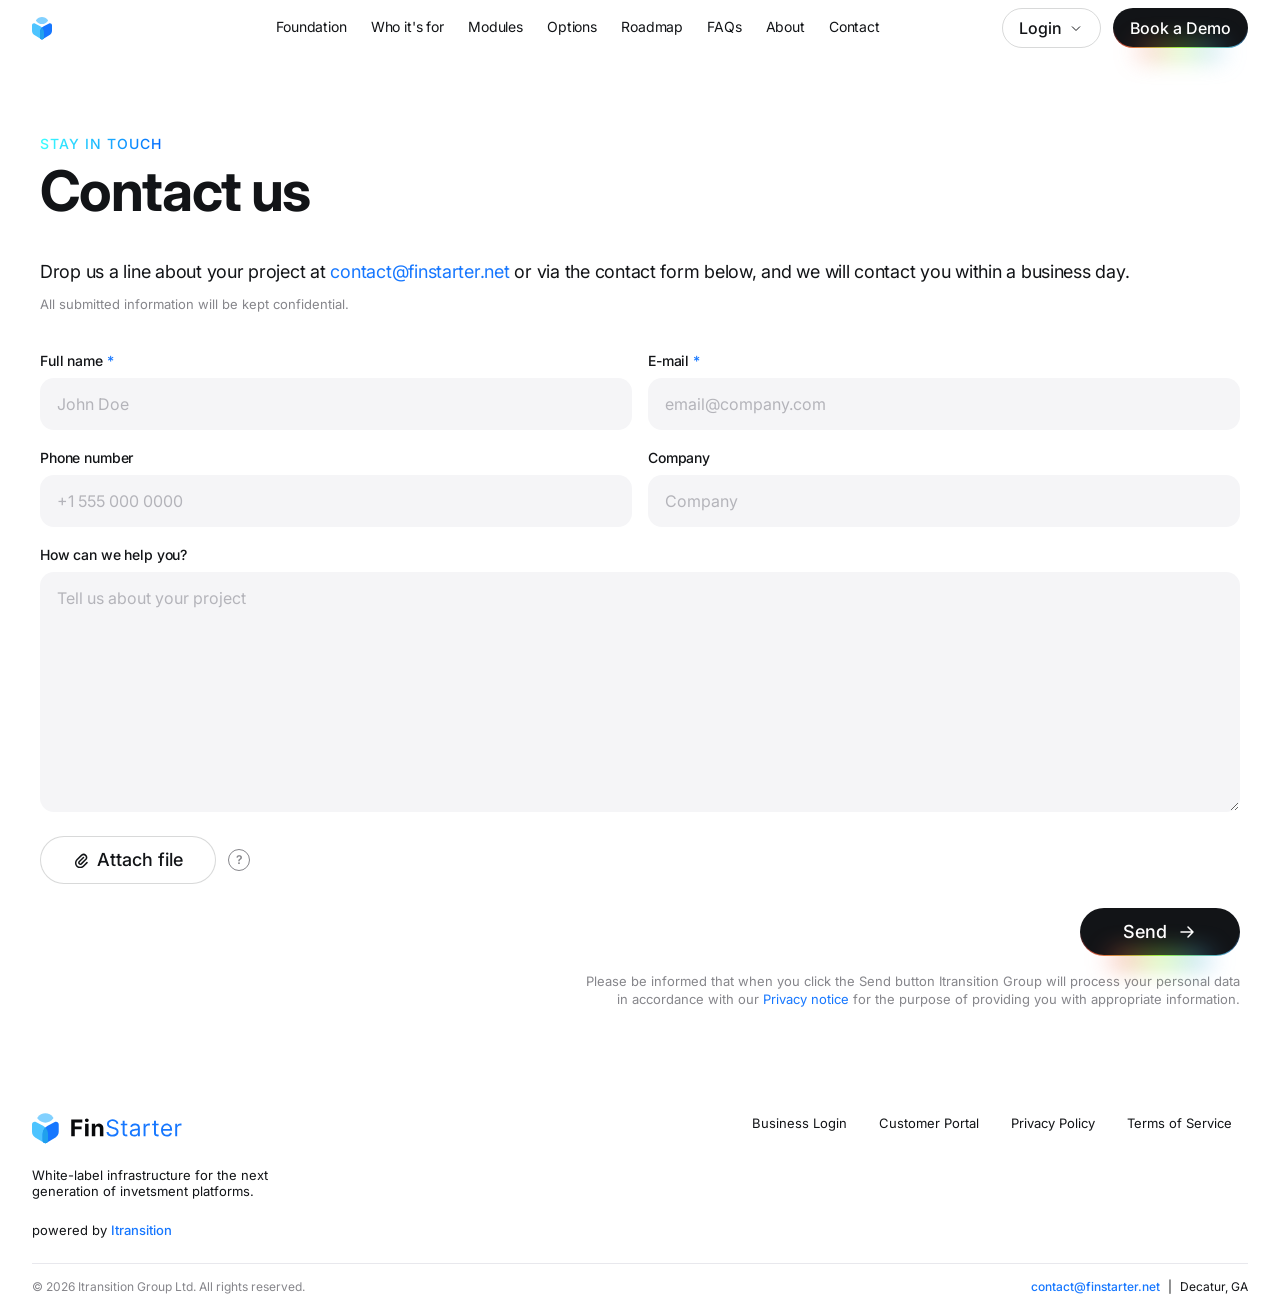
==== contact.html @ 33f57977 "FinStarter lite landing: home with anchor menu + contact page Simplified build of the FinStarter sit" ====
<!DOCTYPE html>
<html lang="en">
<head>
<meta charset="UTF-8">
<meta name="viewport" content="width=device-width, initial-scale=1">
<title>Contact us — FinStarter</title>
<link rel="preconnect" href="https://fonts.googleapis.com">
<link rel="preconnect" href="https://fonts.gstatic.com" crossorigin>
<link href="https://fonts.googleapis.com/css2?family=Inter:wght@400;500;600;700&display=swap" rel="stylesheet">
<link rel="stylesheet" href="styles.css">
<link rel="stylesheet" href="contact.css">
<link rel="stylesheet" href="responsive.css">
<script src="site.js" defer></script>
<script src="contact.js" defer></script>
</head>
<body>

<!-- ===================== NAVIGATION ===================== -->
<header class="nav">
  <div class="nav__wrap">
    <a class="nav__logo" href="index.html"><img class="nav__logo-dark" src="assets/logo-nav.svg" alt="FinStarter" width="116" height="24"><img class="nav__logo-light" src="assets/logo-nav-light.svg" alt="" width="116" height="24"></a>
    <nav class="nav__menu" id="site-menu">
      <a class="nav__item" href="index.html#foundation">Foundation</a>
      <a class="nav__item" href="index.html#who">Who it's for</a>
      <a class="nav__item" href="index.html#modules">Modules</a>
      <a class="nav__item" href="index.html#options">Options</a>
      <a class="nav__item" href="index.html#roadmap">Roadmap</a>
      <a class="nav__item" href="index.html#faq">FAQs</a>
      <a class="nav__item" href="index.html#about">About</a>
      <a class="nav__item" href="contact.html">Contact</a>
      <a class="nav__item nav__item--login" href="#">Business login</a>
      <a class="nav__item nav__item--login" href="#">Customer portal</a>
    </nav>
    <div class="nav__actions">
      <div class="nav__login">
        <button class="nav__loginbtn" type="button" aria-haspopup="true" aria-expanded="false" aria-controls="login-menu">Login<svg class="nav__chevron" width="16" height="16" viewBox="0 0 16 16" fill="none" aria-hidden="true"><path d="M4 6.5L8 10.5L12 6.5" stroke="currentColor"/></svg></button>
        <div class="dropdown dropdown--login" id="login-menu">
          <div class="dropdown__group">
            <a class="dropdown__item" href="#">Business login</a>
            <a class="dropdown__item" href="#">Customer portal</a>
          </div>
        </div>
      </div>
      <a class="nav__btn" href="#demo" data-open-demo>Book a Demo</a>
    </div>
    <button class="nav__burger" type="button" aria-label="Open menu" aria-expanded="false" aria-controls="site-menu"><span></span><span></span><span></span></button>
  </div>
</header>

<!-- ===================== CONTACT US ===================== -->
<section class="section contact">
  <div class="contact__wrap">
    <div class="contact__head">
      <span class="eyebrow">Stay in touch</span>
      <h1 class="h2 h2--px contact__h1">Contact us</h1>
    </div>

    <div class="contact__intro">
      <p class="contact__lead">Drop us a line about your project at <a class="contact__mail" href="mailto:contact@finstarter.net">contact@finstarter.net</a> or via the contact form below, and we will contact you within a business day.</p>
      <p class="contact__note">All submitted information will be kept confidential.</p>
    </div>

    <div class="contact__view contact__view--form">
      <form class="form cform" id="contact-form" novalidate>
        <div class="cform__grid">
          <div class="field">
            <label class="field__label" for="c-name">Full name <span class="field__req" aria-hidden="true">*</span></label>
            <input class="field__input" id="c-name" name="name" type="text" placeholder="John Doe" autocomplete="name" required>
            <span class="field__error" id="c-name-err"></span>
          </div>
          <div class="field">
            <label class="field__label" for="c-email">E-mail <span class="field__req" aria-hidden="true">*</span></label>
            <input class="field__input" id="c-email" name="email" type="email" placeholder="email@company.com" autocomplete="email" required>
            <span class="field__error" id="c-email-err"></span>
          </div>
          <div class="field">
            <label class="field__label" for="c-phone">Phone number</label>
            <input class="field__input" id="c-phone" name="phone" type="tel" placeholder="+1 555 000 0000" autocomplete="tel">
          </div>
          <div class="field">
            <label class="field__label" for="c-company">Company</label>
            <input class="field__input" id="c-company" name="company" type="text" placeholder="Company" autocomplete="organization">
          </div>
          <div class="field cform__full">
            <label class="field__label" for="c-message">How can we help you?</label>
            <textarea class="field__input field__input--area cform__area" id="c-message" name="message" rows="8" placeholder="Tell us about your project"></textarea>
          </div>
        </div>

        <div class="cform__bottom">
          <div class="cform__attach">
            <div class="cform__attach-row">
              <label class="btn btn--outline cform__attach-btn" for="c-file">
                <svg width="16" height="16" viewBox="0 0 16 16" fill="none" aria-hidden="true"><path d="M10.5 5.5 6.2 9.8a1.5 1.5 0 0 0 2.1 2.1l4.6-4.6a3 3 0 0 0-4.2-4.2L4 7.8a4.5 4.5 0 0 0 6.4 6.4l3.6-3.6" stroke="currentColor" stroke-width="1.5" stroke-linecap="round" stroke-linejoin="round"/></svg>
                Attach file
              </label>
              <input class="cform__file" id="c-file" name="files" type="file" multiple accept=".pdf,.doc,.docx,.xls,.xlsx,.ppt,.pptx,.png,.jpg,.jpeg,.txt">
              <span class="tip">
                <button class="tip__btn" type="button" aria-label="Allowed file formats" aria-describedby="c-file-tip">?</button>
                <span class="tip__bubble" id="c-file-tip" role="tooltip">Allowed formats: pdf, doc, docx, xls, xlsx, ppt, pptx, png, jpg, txt. Maximum 10 MB per file.</span>
              </span>
            </div>
            <ul class="cform__files" id="c-files" aria-live="polite"></ul>
            <span class="field__error" id="c-file-err"></span>
          </div>
        </div>

        <div class="cform__submit">
          <button class="btn btn--dark cform__send" type="submit">
            <span>Send</span>
            <svg class="form__arrow" width="20" height="20" viewBox="0 0 20 20" fill="none" aria-hidden="true"><path d="M4 10h12M11 5l5 5-5 5" stroke="currentColor" stroke-width="1.5" stroke-linecap="round" stroke-linejoin="round"/></svg>
          </button>
        </div>

        <p class="cform__privacy">Please be informed that when you click the Send button Itransition Group will process your personal data <br>in accordance with our <a href="https://www.itransition.com/privacy-notice" target="_blank" rel="noopener">Privacy notice</a> for the purpose of providing you with appropriate information.</p>
      </form>
    </div>

    <div class="contact__view contact__view--done" hidden>
      <div class="done__icon" aria-hidden="true">
        <svg width="28" height="28" viewBox="0 0 28 28" fill="none"><path d="M6 14.5l5.5 5.5L22 9" stroke="currentColor" stroke-width="2" stroke-linecap="round" stroke-linejoin="round"/></svg>
      </div>
      <h2 class="modal__title">Message sent</h2>
      <p class="modal__sub">Thanks! We'll get back to you within a business day.</p>
      <a class="btn btn--dark done__close" href="index.html">Back to home</a>
    </div>
  </div>
</section>

<!-- ===================== FOOTER ===================== -->
<footer class="footer">
  <div class="footer__top">
    <div class="footer__brand">
      <a href="#"><img src="assets/logo-footer.svg" alt="FinStarter" width="155" height="32"></a>
      <p class="footer__tagline">White-label infrastructure for the next generation of invetsment platforms.</p>
      <div class="footer__powered"><span>powered by</span><a class="footer__powered-link" href="https://www.itransition.com/" target="_blank" rel="noopener">Itransition</a></div>
    </div>
    <div class="footer__cols">
      <div class="footer__col">
        <div class="footer__links footer__links--row">
          <a href="#">Business Login</a>
          <a href="#">Customer Portal</a>
          <a href="#">Privacy Policy</a>
          <a href="#">Terms of Service</a>
        </div>
      </div>
    </div>
  </div>
  <div class="footer__bottom">
    <span class="footer__copy">© 2026 Itransition Group Ltd. All rights reserved.</span>
    <div class="footer__contact">
      <a class="footer__mail" href="mailto:contact@finstarter.net">contact@finstarter.net</a>
      <span class="footer__sep">|</span>
      <span class="footer__loc">Decatur, GA</span>
    </div>
  </div>
</footer>

<!-- ===================== BOOK A DEMO — MODAL ===================== -->
<div class="modal" id="demo-modal" hidden>
  <div class="modal__backdrop" data-close></div>
  <div class="modal__dialog" role="dialog" aria-modal="true" aria-labelledby="demo-title" tabindex="-1">
    <button class="modal__close" type="button" data-close aria-label="Close">
      <svg width="16" height="16" viewBox="0 0 16 16" fill="none" aria-hidden="true"><path d="M3 3l10 10M13 3L3 13" stroke="currentColor" stroke-width="1.5" stroke-linecap="round"/></svg>
    </button>

    <div class="modal__view modal__view--form">
      <div class="modal__head">
        <h2 class="modal__title" id="demo-title">Book your demo</h2>
        <p class="modal__sub">30 minutes, live, configured for your business.</p>
      </div>

      <form class="form" id="demo-form" novalidate>
        <div class="field">
          <label class="field__label" for="f-name">Full name <span class="field__req" aria-hidden="true">*</span></label>
          <input class="field__input" id="f-name" name="name" type="text" placeholder="John Doe" autocomplete="name" required>
          <span class="field__error" id="f-name-err"></span>
        </div>
        <div class="field">
          <label class="field__label" for="f-email">Work email <span class="field__req" aria-hidden="true">*</span></label>
          <input class="field__input" id="f-email" name="email" type="email" placeholder="email@company.com" autocomplete="email" required>
          <span class="field__error" id="f-email-err"></span>
        </div>
        <div class="field">
          <label class="field__label" for="f-company">Company name <span class="field__req" aria-hidden="true">*</span></label>
          <input class="field__input" id="f-company" name="company" type="text" placeholder="Company" autocomplete="organization" required>
          <span class="field__error" id="f-company-err"></span>
        </div>
        <div class="field">
          <label class="field__label" for="f-phone">Phone number</label>
          <input class="field__input" id="f-phone" name="phone" type="tel" placeholder="+1 555 000 0000" autocomplete="tel">
        </div>
        <div class="field">
          <label class="field__label" for="f-message">Message</label>
          <textarea class="field__input field__input--area" id="f-message" name="message" rows="4" placeholder="Tell us about your needs"></textarea>
        </div>
        <button class="btn btn--dark form__submit" type="submit">
          <span>Book a Demo</span>
          <svg class="form__arrow" width="20" height="20" viewBox="0 0 20 20" fill="none" aria-hidden="true"><path d="M4 10h12M11 5l5 5-5 5" stroke="currentColor" stroke-width="1.5" stroke-linecap="round" stroke-linejoin="round"/></svg>
        </button>
        <p class="form__note">By submitting you agree to be contacted about FinStarter. No newsletters.</p>
      </form>
    </div>

    <div class="modal__view modal__view--done" hidden>
      <div class="done__icon" aria-hidden="true">
        <svg width="28" height="28" viewBox="0 0 28 28" fill="none"><path d="M6 14.5l5.5 5.5L22 9" stroke="currentColor" stroke-width="2" stroke-linecap="round" stroke-linejoin="round"/></svg>
      </div>
      <h2 class="modal__title">Request received</h2>
      <p class="modal__sub">Thanks! We'll get back to you within one business day to pick a time.</p>
      <button class="btn btn--dark done__close" type="button" data-close>Done</button>
    </div>
  </div>
</div>


</body>
</html>
---- styles.css ----
/* =========================================================
   FinStarter — Home (Figma node 14:12173, 1920 × 9249)
   ========================================================= */

:root {
  --ink: #121417;
  --ink-2: #08090b;
  --grey: #86868b;
  --grey-2: #d2d2d7;
  --line: #e8e8ed;       /* hairlines, hover fills on light surfaces */
  --surface: #f5f5f7;
  --surface-2: #f0f0f3;
  --blue: #1677ff;
  --green: #3ee27f;      /* roadmap "after launch" colour, both pages */
  --red: #e5484d;
  --grad: linear-gradient(90deg, #3cffff 0%, #006aff 100%);
  --glow-card: 0 0 24px #16a2ff;   /* highlighted card (best option / independence / your right) */
}

/* ---------- type scale (Inter) ----------
   hero 80/96.82/-2.4 · h2 56/60.48 (67.77 intrinsic)/-1.68 · card title L 26/31.47/-0.52 ·
   card title 23/26.45/-0.46 · section lead 18/21.78/-0.26 (400) · row title 18/24/-0.2 (600) ·
   body 16/23.2 (400) · label 14/16.94 (600, +0.42 uppercase, +0.3 step numbers) ·
   fine print 13/18 (400, grey).
   Card descriptions are --grey on light and dark cards alike (a lighter grey on dark reads heavier
   than the same weight on white); white only on the highlighted card; feature cards keep ink;
   the photo cards (companies) use --grey-2 for legibility over the image. Hero/banner subtitles are 400. */

*, *::before, *::after { box-sizing: border-box; }

html, body { margin: 0; padding: 0; }

body {
  font-family: "Inter", system-ui, -apple-system, "Segoe UI", Roboto, sans-serif;
  color: var(--ink);
  background: #fff;
  -webkit-font-smoothing: antialiased;
  -moz-osx-font-smoothing: grayscale;
  display: flex;
  flex-direction: column;
  align-items: stretch;
}

a { color: inherit; text-decoration: none; }
h1, h2, h3, h4, p { margin: 0; font-weight: inherit; }
img { display: block; }
[hidden] { display: none !important; }

/* ---------- shared: gradient text ---------- */
.gt {
  width: fit-content;   /* inside flex/grid the box stretches to the column and only the cyan end of the gradient reaches the digits */
  max-width: 100%;
  display: inline-block;
  background: var(--grad);
  -webkit-background-clip: text;
  background-clip: text;
  color: transparent;
  -webkit-text-fill-color: transparent;
}
/* gradient spanning the whole text box, shown only through .gt-slice runs */
.gt-block {
  display: block;
  background: var(--grad);
  -webkit-background-clip: text;
  background-clip: text;
  color: transparent;
  -webkit-text-fill-color: transparent;
}
.gt-slice { color: transparent; -webkit-text-fill-color: transparent; }

/* ---------- shared: eyebrow / h2 / description ---------- */
.eyebrow {
  display: inline-block;
  font-weight: 500;
  font-size: 14px;
  line-height: 16.94px;
  letter-spacing: 1px;
  text-transform: uppercase;
  text-align: center;
  background: var(--grad);
  -webkit-background-clip: text;
  background-clip: text;
  color: transparent;
  -webkit-text-fill-color: transparent;
}
.eyebrow--nocase { text-transform: none; }
.eyebrow-row { width: 100%; display: flex; justify-content: center; }

.section {
  width: 100%;
  padding: 80px 32px;
  display: flex;
  flex-direction: column;
  align-items: center;
  gap: 48px;
  background: #fff;
}

.h2group {
  width: 100%;
  display: flex;
  flex-direction: column;
  align-items: center;
  gap: 8px;
}
.h2group--1440 { max-width: 1440px; }
.h2group__inner {
  width: 100%;
  display: flex;
  flex-direction: column;
  align-items: center;
  gap: 16px;
}

.h2 {
  width: 100%;
  font-weight: 700;
  font-size: 56px;
  letter-spacing: -1.68px;
  text-align: center;
  color: var(--ink);
}
.h2--intrinsic { line-height: 67.77px; }
.h2--px { line-height: 60.48px; }
.h2--940 { max-width: 940px; }

.desc {
  width: 100%;
  font-weight: 400;
  font-size: 18px;
  line-height: 21.78px;
  letter-spacing: -0.26px;
  text-align: center;
  color: var(--ink);
}
.desc--1200 { max-width: 1200px; }

/* ---------- shared: buttons ---------- */
.btn {
  display: inline-flex;
  align-items: center;
  justify-content: center;
  height: 48px;
  padding: 4px 32px;
  border-radius: 32px;
  font-weight: 500;
  font-size: 18px;
  line-height: 24px;
  white-space: nowrap;
  flex-shrink: 0; /* never let a fixed-height card squash the button below 48px */
}
.btn--dark { color: #fff; }
.btn--white { color: var(--ink); }
.btn--link { color: var(--blue); }
.btn--flush { padding-left: 0; padding-right: 0; }
/* wraps on narrow phones: "View Pre-built modules" + "Book a Demo" no longer fit on one line */
.btn-row { display: flex; align-items: center; justify-content: center; gap: 16px; flex-wrap: wrap; }

/* =========================================================
   NAVIGATION
   ========================================================= */
.nav {
  width: 100%;
  height: 56px;
  display: flex;
  align-items: center;
  justify-content: center;
  padding: 0 32px;
  border-bottom: 1px solid transparent;
  box-shadow: 0 4px 16px rgba(0, 0, 0, 0);
  position: sticky;
  top: 0;
  z-index: 10;
  isolation: isolate;
  transition: border-color 0.3s ease, box-shadow 0.3s ease;
}
/* the header is transparent at the very top of the page; its glass, hairline and shadow
   fade in once the page scrolls (site.js: .nav--scrolled), and always show while the
   burger menu is open */
.nav--scrolled,
.nav.is-menu-open {
  border-bottom-color: rgba(0, 0, 0, 0.08);
  box-shadow: 0 4px 16px rgba(0, 0, 0, 0.08);
}
/* the glass lives on a pseudo-element: with backdrop-filter on .nav itself the header becomes a
   "backdrop root" and the dropdown inside it could only blur the header, never the page below */
.nav::before {
  content: "";
  position: absolute;
  inset: 0;
  z-index: -1;
  background: rgba(255, 255, 255, 0.72);
  -webkit-backdrop-filter: blur(20px) saturate(1.4);
  backdrop-filter: blur(20px) saturate(1.4);
  opacity: 0;
  transition: opacity 0.3s ease;
}
.nav--scrolled::before,
.nav.is-menu-open::before { opacity: 1; }
/* Over a dark block the header inverts: light type, the white-text logo, dark glass.
   site.js measures the background of whatever block sits under the header and toggles
   .nav--on-dark, so this works on any page and needs no per-section markup. While the burger
   panel is open the header goes back to light — that panel is white glass. */
.nav--on-dark:not(.is-menu-open) .nav__item,
.nav--on-dark:not(.is-menu-open) .nav__chevron { color: #fff; }
.nav--on-dark:not(.is-menu-open) .nav__item:hover,
.nav--on-dark:not(.is-menu-open) .nav__item:focus-visible,
.nav--on-dark:not(.is-menu-open) .nav__dd.is-open .nav__item--dd,
.nav--on-dark:not(.is-menu-open) .nav__dd:hover .nav__item--dd { color: #7cc0ff; }
.nav--on-dark:not(.is-menu-open) .nav__logo-dark { display: none; }
.nav--on-dark:not(.is-menu-open) .nav__logo-light { display: block; }
.nav--on-dark:not(.is-menu-open) .nav__burger span { background: #fff; }
.nav--on-dark:not(.is-menu-open)::before { background: rgba(10, 11, 14, 0.62); }
/* no hairline on the dark state: over a black section it reads as a seam, the shadow alone
   is enough to lift the header off the page */
.nav--on-dark.nav--scrolled:not(.is-menu-open) {
  border-bottom-color: transparent;
  box-shadow: 0 6px 20px rgba(0, 0, 0, 0.32);
}
/* the CTA flips to white so it stays the brightest thing in the row */
.nav--on-dark:not(.is-menu-open) .nav__btn {
  --rb-fill: #ffffff;
  --rb-fill-60: rgba(255, 255, 255, 0.6);
  --rb-fill-0: rgba(255, 255, 255, 0);
  color: var(--ink);
}
.nav__item, .nav__chevron, .nav__btn { transition: color 0.25s ease; }

.nav__wrap {
  width: 100%;
  max-width: 1400px;
  display: flex;
  align-items: center;
  justify-content: space-between;
  gap: 40px;
}
.nav__logo {
  width: 122px;
  height: 24px;
  padding-right: 8px;
  display: block;
}
.nav__logo img { width: 116px; height: 24px; }
.nav__logo-light { display: none; } /* white-text copy, shown only over the dark hero (hero-dark.css) */
.nav__menu {
  width: 711px;
  display: flex;
  align-items: center;
  justify-content: space-between;
  gap: 48px;
}
.nav__item {
  display: inline-flex;
  align-items: center;
  font-weight: 400;
  font-size: 14px;
  line-height: 16.94px;
  letter-spacing: -0.14px;
  color: var(--ink);
  white-space: nowrap;
}
.nav__item:hover,
.nav__item:focus-visible { color: var(--blue); }
.nav__item--dd { gap: 4px; }
.nav__chevron { width: 16px; height: 16px; display: block; color: var(--ink); }
.nav__item--dd:hover .nav__chevron,
.nav__item--dd:focus-visible .nav__chevron { color: var(--blue); }

/* ---------- "Built for you" dropdown (Figma 14:12199) ---------- */
.nav__dd { position: relative; display: flex; align-items: center; }
.nav__dd .nav__chevron { transition: transform 0.2s ease; }
.nav__dd.is-open .nav__item--dd,
.nav__dd:hover .nav__item--dd,
.nav__dd:focus-within .nav__item--dd { color: var(--blue); }
.nav__dd.is-open .nav__chevron,
.nav__dd:hover .nav__chevron,
.nav__dd:focus-within .nav__chevron { color: var(--blue); transform: rotate(180deg); }
/* ---------- header: Login (dropdown) next to Book a Demo ---------- */
.nav__actions { display: flex; align-items: center; gap: 12px; }
.nav__login { position: relative; display: flex; align-items: center; }
.nav__loginbtn {
  display: inline-flex;
  align-items: center;
  gap: 6px;
  height: 40px;
  padding: 0 16px;
  border: 1px solid rgba(18, 20, 23, 0.16);
  border-radius: 32px;
  background: none;
  font: inherit;
  font-weight: 500;
  font-size: 16px;
  line-height: 24px;
  color: var(--ink);
  white-space: nowrap;
  cursor: pointer;
  transition: border-color 0.18s ease, color 0.18s ease;
}
.nav__loginbtn:hover,
.nav__login.is-open .nav__loginbtn { border-color: var(--blue); color: var(--blue); }
.nav__loginbtn:focus-visible { outline: 2px solid var(--blue); outline-offset: 2px; }
.nav__login .nav__chevron { transition: transform 0.2s ease; }
.nav__login.is-open .nav__chevron { transform: rotate(180deg); }
/* same glass panel as the old "Built for you" menu, hung from the right edge of the button */
.dropdown.dropdown--login { left: auto; right: 0; top: calc(100% + 10px); width: 220px; }
.dropdown.dropdown--login::before { top: -10px; height: 10px; }
.nav__login.is-open .dropdown,
.nav__login:hover .dropdown,
.nav__login:focus-within .dropdown {
  opacity: 1;
  visibility: visible;
  transform: none;
  transition: opacity 0.18s ease, transform 0.18s ease, visibility 0s;
}
/* copies of the two login links for the burger panel (responsive.css shows them there) */
.nav__item--login { display: none; }
/* dark sections: the outline button follows the rest of the header */
.nav--on-dark:not(.is-menu-open) .nav__loginbtn { color: #fff; border-color: rgba(255, 255, 255, 0.3); }
.nav--on-dark:not(.is-menu-open) .nav__loginbtn:hover,
.nav--on-dark:not(.is-menu-open) .nav__login.is-open .nav__loginbtn { color: #7cc0ff; border-color: #7cc0ff; }
.dropdown {
  position: absolute;
  left: 0;
  top: calc(100% + 23px); /* Figma: panel sits 3px under the 56px header */
  width: 276px;
  display: flex;
  flex-direction: column;
  border-radius: 16px;
  overflow: hidden;
  /* same glass as the header (.nav): translucent white, blur, soft shadow, hairline */
  background: rgba(255, 255, 255, 0.72);
  border: 1px solid rgba(0, 0, 0, 0.08);
  box-shadow: 0 4px 16px rgba(0, 0, 0, 0.08);
  -webkit-backdrop-filter: blur(20px) saturate(1.4);
  backdrop-filter: blur(20px) saturate(1.4);
  opacity: 0;
  visibility: hidden;
  transform: translateY(-6px);
  transition: opacity 0.18s ease, transform 0.18s ease, visibility 0s linear 0.18s;
  z-index: 20;
}
/* invisible bridge so the pointer can travel from the link down to the panel */
.dropdown::before {
  content: "";
  position: absolute;
  left: 0;
  right: 0;
  top: -23px;
  height: 23px;
}
.nav__dd.is-open .dropdown,
.nav__dd:hover .dropdown,
.nav__dd:focus-within .dropdown {
  opacity: 1;
  visibility: visible;
  transform: none;
  transition: opacity 0.18s ease, transform 0.18s ease, visibility 0s;
}
.dropdown__group {
  padding: 8px;
  display: flex;
  flex-direction: column;
}
.dropdown__label {
  padding: 8px 10px;
  font-weight: 600;
  font-size: 12px;
  line-height: 14.52px;
  letter-spacing: 0.6px;
  color: var(--grey);
}
.dropdown__item {
  display: flex;
  align-items: center;
  padding: 8px 10px;
  font-weight: 400;
  font-size: 14px;
  line-height: 16.94px;
  letter-spacing: -0.14px;
  color: var(--ink);
  white-space: nowrap;
}
.dropdown__item:hover,
.dropdown__item:focus-visible { color: var(--blue); }
@media (prefers-reduced-motion: reduce) {
  .dropdown, .nav__dd .nav__chevron { transition: none; }
}
.nav__btn {
  display: inline-flex;
  align-items: center;
  height: 40px;
  padding: 0 16px;
  border-radius: 32px;
  color: #fff;
  font-weight: 500;
  font-size: 16px;
  line-height: 24px;
  white-space: nowrap;
}

/* =========================================================
   HERO
   ========================================================= */
.hero {
  position: relative;
  width: 100%;
  padding: 80px 32px 0;
  display: flex;
  flex-direction: column;
  align-items: center;
  gap: 24px;
  background: #fff;
}
.hero__content {
  width: 100%;
  display: flex;
  flex-direction: column;
  align-items: center;
  gap: 32px;
}
.hero__title {
  width: 100%;
  display: flex;
  flex-direction: column;
  align-items: center;
  gap: 16px;
}
.hero__h1group {
  width: 100%;
  display: flex;
  flex-direction: column;
  align-items: center;
  gap: 8px;
}
.hero__h1 {
  font-weight: 700;
  font-size: 80px;
  line-height: 96.82px;
  letter-spacing: -2.4px;
  text-align: center;
  color: var(--ink);
}
.hero__sub {
  width: 100%;
  font-weight: 400;
  font-size: 24px;
  line-height: 29.05px;
  letter-spacing: -0.26px;
  text-align: center;
  color: var(--ink);
}
/* hero only (the banner keeps 24px): 2px smaller per review */
.hero .hero__sub { font-size: 22px; line-height: 26.62px; }
.hero__slot {
  width: 100%;
  padding-top: 25px;
  display: flex;
  justify-content: center;
}
/* Hero scene — Figma image-slot 31:21809 (1120×550) as layers: glow ellipse + 6 card renders.
   Each card PNG is the Figma render incl. its drop shadow, so left/top/width are the render
   bounds of that card in % of the slot; the stack order is the Figma layer order. */
.hero { overflow: clip; } /* like the Figma frame: card shadows stop at the hero edge */
.hero__scene {
  position: relative;
  width: 1120px;
  max-width: 100%;
  aspect-ratio: 1120 / 550;
  /* --hero-p: 0→1 as the hero scrolls away (site.js) — the scene fades while its layers
     move at different speeds (parallax, --depth below: 0 = pinned, 1 = fastest) */
  opacity: calc(1 - var(--hero-p, 0) * 0.5);
  /* the cards enter out of depth (translateZ in hero-card-in), and the whole plane tilts a
     degree or two towards the cursor (--px/--py, set by site.js) */
  perspective: 1400px;
  transform: perspective(1800px)
    rotateX(calc(var(--py, 0) * -1.1deg))
    rotateY(calc(var(--px, 0) * 1.5deg));
}
.hs {
  position: absolute;
  height: auto;
  display: block;
  --pd: 0.35;  /* pointer depth — how far this card follows the cursor */
  /* one translate carries both JS-driven offsets (scroll --hero-p and pointer --px/--py),
     which leaves transform free for the entrance and the idle float below */
  translate:
    calc(var(--px, 0) * var(--pd) * 20px)
    calc(var(--hero-p, 0) * var(--depth, 0) * -180px + var(--py, 0) * var(--pd) * 14px);
}
.hs--customers { left: 37.1429%; top: 20.9091%; width: 65.7143%; }
.hs--table     { left: -2.5%;    top: 20%;      width: 79.1071%; }
.hs--positions { left: 15.9821%; top: 15.4545%; width: 68.0357%; }
.hs--employee  { left: 39.8214%; top: 48.7273%; width: 54.2857%; }
.hs--stat1     { left: 9.1071%;  top: 27.2727%; width: 31.25%; }
.hs--stat2     { left: 58.2143%; top: 8.1818%;  width: 29.1071%; }
/* depth: glow and the three big panels stay put (their cut-off bottom edges must stay under the
   white end of .hero__fade — moving them shows a step between panels); the floating cards lift off */
.hs--employee  { --depth: 0.45; }
.hs--stat1     { --depth: 0.6; }
.hs--stat2     { --depth: 0.75; }
/* pointer depth + the idle float (amplitude --fy, period --ft): the small cards on top react
   most, the big panels underneath barely move, so the stack reads as layers of one scene */
.hs--table     { --pd: 0.18; --fy: 5px;  --ft: 9s; }
.hs--customers { --pd: 0.26; --fy: 6px;  --ft: 8s; }
.hs--positions { --pd: 0.34; --fy: 6px;  --ft: 10s; }
.hs--employee  { --pd: 0.62; --fy: 9px;  --ft: 7s; }
.hs--stat1     { --pd: 0.85; --fy: 11px; --ft: 6.2s; }
.hs--stat2     { --pd: 1;    --fy: 12px; --ft: 6.8s; }

/* Glow: Figma "Ellipse 7" 1120×328 at y −11, radial #1677FF → white 0% over 87.5% of the shape.
   --glow is a registered colour property, so the centre colour itself is animated
   (blue ↔ light blue); browsers without @property keep the static blue. */
@property --glow {
  syntax: "<color>";
  inherits: false;
  initial-value: #1677ff;
}
.hero__glow {
  position: absolute;
  left: 0;
  top: -2%;
  width: 100%;
  aspect-ratio: 1120 / 328;
  pointer-events: none;
  opacity: 0.76;          /* "24% softer" than the Figma ellipse (owner's request) */
  translate: calc(var(--px, 0) * 10px) calc(var(--py, 0) * 6px);
}
/* the gradient lives on ::before so the entrance (on .hero__glow) and the slow
   colour/size breathing (here) can both animate transform */
.hero__glow::before {
  --glow: #1677ff;
  content: "";
  position: absolute;
  inset: 0;
  border-radius: 50%;
  /* Figma blends the stops in plain RGB (blue → white), so the mid stops are pale blue, not dim blue */
  background: radial-gradient(ellipse 43.75% 43.75% at 50% 50%,
    var(--glow) 0%,
    color-mix(in srgb, var(--glow) 75%, #fff) 25%,
    color-mix(in srgb, var(--glow) 50%, #fff) 50%,
    color-mix(in srgb, var(--glow) 25%, #fff) 75%,
    #fff 100%);
  -webkit-mask: radial-gradient(ellipse 43.75% 43.75% at 50% 50%, #000 0%, rgba(0,0,0,.75) 25%, rgba(0,0,0,.5) 50%, rgba(0,0,0,.25) 75%, transparent 100%);
          mask: radial-gradient(ellipse 43.75% 43.75% at 50% 50%, #000 0%, rgba(0,0,0,.75) 25%, rgba(0,0,0,.5) 50%, rgba(0,0,0,.25) 75%, transparent 100%);
  animation: hero-glow-live 8s ease-in-out infinite;
}
@keyframes hero-glow-live {
  0%, 100% { --glow: #1677ff; transform: scale(1); }
  50%      { --glow: #38cfff; transform: scale(1.04, 1.08); }
}

/* Entrance (site.js adds .hero--anim right away and .hero--in once the card images are decoded):
   glow blooms from the centre, cards rise in one after another, text comes in first. */
.hero--anim .hero__glow,
.hero--anim .hs,
.hero--anim .hero__h1group,
.hero--anim .hero__sub,
.hero--anim .btn-row { opacity: 0; }
.hero--in .hero__glow { animation: hero-glow-in 1.6s cubic-bezier(0.2, 0.8, 0.2, 1) 0.25s both; }
/* entrance, then the float takes the same property over the moment the entrance ends */
.hero--in .hs {
  animation:
    hero-card-in 1s cubic-bezier(0.2, 0.8, 0.2, 1) var(--d, 0s) both,
    hs-float var(--ft, 8s) ease-in-out calc(var(--d, 0s) + 1s) infinite;
}
.hero--in .hs--table     { --d: 0.35s; }
.hero--in .hs--customers { --d: 0.45s; }
.hero--in .hs--positions { --d: 0.55s; }
.hero--in .hs--employee  { --d: 0.8s; }
.hero--in .hs--stat1     { --d: 0.9s; }
.hero--in .hs--stat2     { --d: 1s; }
.hero--in .hero__h1group,
.hero--in .hero__sub,
.hero--in .btn-row { animation: hero-text-in 0.8s cubic-bezier(0.2, 0.8, 0.2, 1) both; }
.hero--in .hero__sub { animation-delay: 0.12s; }
.hero--in .btn-row   { animation-delay: 0.22s; }
@keyframes hero-glow-in {
  from { opacity: 0; transform: scale(0.6); }
  to   { opacity: 0.76; transform: none; }
}
/* cards assemble out of depth: each one flies in from below and behind the plane */
@keyframes hero-card-in {
  from { opacity: 0; transform: translate3d(0, 56px, -150px) rotateX(8deg); }
  to   { opacity: 1; transform: none; }
}
@keyframes hs-float {
  0%, 100% { transform: translateY(0); }
  50%      { transform: translateY(calc(var(--fy, 6px) * -1)); }
}
@keyframes hero-text-in {
  from { opacity: 0; transform: translateY(18px); }
  to   { opacity: 1; transform: none; }
}

/* Reveal on scroll (site.js marks blocks with .fx, then .fx--in when they enter the viewport;
   --fx-d staggers siblings). Without JS nothing is hidden. */
.fx { opacity: 0; transform: translateY(28px); }
.fx--in {
  opacity: 1;
  transform: none;
  transition: opacity 0.7s ease-out var(--fx-d, 0s), transform 0.9s cubic-bezier(0.2, 0.8, 0.2, 1) var(--fx-d, 0s);
}
/* Figma: absolute frame at x=0 y=980, 1440×140, white→transparent bottom→top */
.hero__fade {
  position: absolute;
  left: 0;
  bottom: 0;                      /* = top 980px on the 1120px desktop hero */
  width: 100%;                    /* Figma draws it 1440 wide (a 1440-layout leftover); full width so the right edge fades too */
  height: 140px;
  padding: 10px;
  overflow: hidden;
  pointer-events: none;
  background: linear-gradient(to top, #ffffff 0%, rgba(255, 255, 255, 0) 100%);
}

/* =========================================================
   WHY START ON A FOUNDATION
   ========================================================= */
.why__wrap {
  width: 100%;
  max-width: 1400px;
  display: flex;
  flex-wrap: wrap;
  gap: 24px;
}
.why__accent {
  width: 524px;
  flex: 0 0 524px;
  padding: 48px;
  border-radius: 32px;
  background: var(--blue);
  display: flex;
  flex-direction: column;
  gap: 32px;
}
.why__block1 { display: flex; flex-direction: column; gap: 24px; }
.why__spantext { display: flex; flex-direction: column; gap: 8px; }
.why__num {
  opacity: 0.7;
  font-weight: 600;
  font-size: 14px;
  line-height: 16.94px;
  letter-spacing: 0.3px;
  color: #fff;
}
.why__txt { display: flex; flex-direction: column; gap: 16px; }
.why__h3 {
  font-weight: 700;
  font-size: 42px;
  line-height: 42px;
  letter-spacing: -0.8px;
  color: #fff;
}
.why__sub {
  font-weight: 400;     /* regular, like every other description */
  font-size: 16px;      /* same size as the grey cards' descriptions in this section */
  line-height: 23.2px;
  color: #fff;
}
.why__block1 .btn { align-self: flex-start; }
.why__divider { width: 100%; height: 1px; background: rgba(255, 255, 255, 0.24); }
.why__block2 { display: flex; flex-direction: column; gap: 16px; }
.why__saved {
  font-weight: 700;
  font-size: 42px;
  line-height: 50.83px;
  letter-spacing: -0.8px;
  color: #fff;
}
.why__badges { display: flex; flex-wrap: wrap; align-items: center; gap: 8px; }
.pill {
  display: inline-flex;
  align-items: center;
  gap: 8px;
  padding: 12px 16px;
  border-radius: 980px;
  overflow: hidden;
  background: rgba(255, 255, 255, 0.16);
  font-weight: 500;
  font-size: 16px;
  line-height: 19.36px;
  color: #fff;
  white-space: nowrap;
}
.pill img { width: 16px; height: 16px; }

.why__grid {
  flex: 1 1 0;
  min-width: 0;
  align-self: stretch; /* grey cards fill the full height of the blue card (Figma had them 14px shorter) */
  display: flex;
  flex-direction: column;
  justify-content: center;
  gap: 24px;
}
.why__row { flex: 1 1 0; display: flex; align-items: center; gap: 24px; }
.why__card {
  flex: 1 1 0;
  min-width: 0;
  align-self: stretch;
  padding: 32px;
  border-radius: 32px;
  background: var(--surface);
  display: flex;
  flex-direction: column;
  gap: 16px;
}
.why__cardnum {
  font-weight: 600;
  font-size: 14px;
  line-height: 16.94px;
  letter-spacing: 0.3px;
}
.why__h4 {
  font-weight: 700;
  font-size: 23px;
  line-height: 26.45px;
  letter-spacing: -0.46px;
  color: var(--ink);
}
.why__p {
  font-weight: 400;
  font-size: 16px;
  line-height: 23.2px;
  color: var(--grey);
}

/* =========================================================
   COMPANIES THIS WORKS FOR
   ========================================================= */
/* One grid for all six cards: rows = number / title / description.
   Each card uses subgrid, so titles of any length never overlap and every
   description starts on the same Y line across the row. */
.companies__row {
  width: 100%;
  height: 534px; /* card height from Figma lives here: a subgrid item takes its grid area's height */
  display: grid;
  grid-template-columns: repeat(6, minmax(0, 1fr));
  grid-template-rows: auto auto 1fr;
  gap: 16px;
}
.ccard {
  position: relative;
  min-width: 0;
  height: 534px;
  padding: 32px;
  border-radius: 32px;
  overflow: hidden;
  background: var(--ink-2);
  display: grid;
  grid-row: span 3;
  grid-template-rows: subgrid;
  align-content: start;
}
/* fallback for browsers without subgrid */
@supports not (grid-template-rows: subgrid) {
  .ccard { display: flex; flex-direction: column; gap: 16px; }
}
.ccard--shadow-a { box-shadow: 0 0 16px rgba(29, 29, 31, 0.24); }
.ccard--shadow-b { box-shadow: 0 0 32px rgba(18, 18, 47, 0.08); }
.ccard__img {
  position: absolute;
  left: 0;
  top: 0;
  width: 100%;
  height: 100%;
  object-fit: cover;
  pointer-events: none;
}
.ccard__num {
  position: relative;
  z-index: 1;
  align-self: flex-start;
  font-weight: 600;
  font-size: 14px;
  line-height: 16.94px;
  letter-spacing: 0.3px;
}
.ccard__h4 {
  position: relative;
  z-index: 1;
  min-height: 80px; /* grows with long titles; the subgrid row keeps all cards aligned */
  font-weight: 700;
  font-size: 23px;
  line-height: 26.45px;
  letter-spacing: -0.46px;
  color: #fff;
}
.ccard__p {
  position: relative;
  z-index: 1;
  font-weight: 400;
  font-size: 16px;
  line-height: 23.2px;
  color: var(--grey-2);   /* over the photos: one step lighter than the card grey (owner) */
}

/* =========================================================
   FEATURES
   ========================================================= */
.features { background: var(--surface); }
.features__h2 {
  max-width: 940px;
  background: var(--grad);
  -webkit-background-clip: text;
  background-clip: text;
  color: var(--ink);
  -webkit-text-fill-color: var(--ink);
}
/* Eight cards, four per row, sharing one grid like the company cards: rows = image / title /
   description / Read More. Each card uses subgrid, so titles of any length never push a
   description down on its own and every "Read More" sits on one line across the row. */
.features__cards {
  width: 100%;          /* full section width, capped at 1920 on very wide screens */
  max-width: 1920px;
  display: grid;
  grid-template-columns: repeat(4, minmax(0, 1fr));
  grid-template-rows: repeat(2, auto auto 1fr auto);
  gap: 48px 32px;       /* rows · columns: roomier than the company cards (owner) */
}
.fcard {
  grid-row: span 4;
  flex: 1 1 0;
  min-width: 0;
  align-self: stretch;
  padding-bottom: 16px;
  border-radius: 32px;
  overflow: hidden;
  background: #fff;
  box-shadow: 0 0 32px rgba(18, 18, 47, 0.08);
  display: flex;
  flex-direction: column;
  gap: 24px;
}
/* Figma: the illustration is a self-contained 438×296 panel (grey rounded card with
   dashboard fragments, PNG @3x from Figma), inset 8px inside the white card */
.fcard__img {
  flex: 0 0 auto;
  width: 100%;
  padding: 8px 8px 0;
  background: #fff;
}
.fcard__img img { display: block; width: 100%; height: auto; aspect-ratio: 438 / 296; border-radius: 24px; }
/* Figma: SPACE_BETWEEN (itemSpacing 22 is ignored by Figma in this mode) */
.fcard__body {
  flex: 1 1 auto;
  padding: 24px 24px 0;
  display: flex;
  flex-direction: column;
  justify-content: space-between;
  gap: 16px; /* never lets "Read More" touch the text when a card is at its minimum height */
}
.fcard__text { display: flex; flex-direction: column; gap: 24px; }
.fcard__h3 {
  min-height: 62.94px; /* two lines reserved, so every description in a row starts on the same line */
  font-weight: 700;
  font-size: 26px;
  line-height: 31.47px;
  letter-spacing: -0.52px;
  color: var(--ink);
}
.fcard__p {
  font-weight: 400;
  font-size: 16px;
  line-height: 23.2px;
  color: var(--ink);   /* owner: keep the feature lists black */
  white-space: pre-wrap;
}
.fcard__body .btn { align-self: flex-start; }
@supports (grid-template-rows: subgrid) {
  .fcard { display: grid; grid-template-rows: subgrid; row-gap: 0; }
  .fcard__img { margin-bottom: 24px; }
  .fcard__body { grid-row: span 3; display: grid; grid-template-rows: subgrid; row-gap: 0; }
  .fcard__text { display: contents; }
  .fcard__h3 { min-height: 0; margin-bottom: 24px; }
  .fcard__body .btn { align-self: end; justify-self: start; margin-top: 16px; }
}

/* =========================================================
   THREE WAYS TO A LIVE PLATFORM
   ========================================================= */
.three__row {
  width: 100%;
  max-width: 1400px;
  height: 612px;
  display: flex;
  gap: 32px;
}
.ocard {
  position: relative;
  flex: 1 1 0;
  min-width: 0;
  padding: 44px 32px;
  border-radius: 28px;
  background: var(--surface);
  display: flex;
  flex-direction: column;
  gap: 16px;
}
.ocard__top { display: flex; flex-direction: column; gap: 8px; }
.ocard__label {
  font-weight: 600;
  font-size: 14px;
  line-height: 16.94px;
  letter-spacing: 0.42px;
  color: var(--grey);
}
.ocard__hp { display: flex; flex-direction: column; gap: 16px; }
.ocard__h4 {
  font-weight: 700;
  font-size: 23px;
  line-height: 26.45px;
  letter-spacing: -0.46px;
  color: var(--ink);
}
.ocard__pbox { height: 140px; }
.ocard__p {
  font-weight: 400;
  font-size: 16px;
  line-height: 23.2px;
  color: var(--grey);
}
.ocard__rows { display: flex; flex-direction: column; }
.ocard__r { padding: 16px 0; display: flex; flex-direction: column; gap: 5px; }
.ocard__rl {
  align-self: flex-start;
  font-weight: 600;
  font-size: 14px;
  line-height: 16.94px;
  letter-spacing: 0.42px;
  color: var(--grey);
}
.ocard__rv {
  font-weight: 700;
  font-size: 24px;
  line-height: 29.05px;
  letter-spacing: -0.48px;
  color: var(--ink);
}
.ocard__sep { height: 1px; background: var(--grey); opacity: 0.16; }

/* best option: dark, gradient border (2px outside), blue glow */
.ocard--best {
  gap: 0;
  justify-content: space-between;
  background: var(--ink);
  box-shadow: var(--glow-card);
}
.ocard--best::before {
  content: "";
  position: absolute;
  inset: -2px;
  border-radius: 30px;
  padding: 2px;
  background: var(--grad);
  -webkit-mask: linear-gradient(#000 0 0) content-box, linear-gradient(#000 0 0);
  mask: linear-gradient(#000 0 0) content-box, linear-gradient(#000 0 0);
  -webkit-mask-composite: xor;
  mask-composite: exclude;
  pointer-events: none;
}
.ocard__best-inner { display: flex; flex-direction: column; gap: 16px; }
.ocard--best .ocard__h4,
.ocard--best .ocard__p,
.ocard--best .ocard__rv { color: #fff; }
.ocard--best .ocard__sep { background: #fff; }
.ocard--best .btn { align-self: flex-start; }
/* One grid for the three cards: rows = label / title / description / TIME·COST·FIT / button.
   The row keeps its Figma height as a minimum but grows with the text, and every card's
   TIME line stays level with the others however long its description wraps (narrow laptops). */
@supports (grid-template-rows: subgrid) {
  .three__row {
    display: grid;
    grid-template-columns: repeat(3, minmax(0, 1fr));
    grid-template-rows: auto auto auto auto 1fr;
    height: auto;
    min-height: 612px;
  }
  .ocard { display: grid; grid-row: span 5; grid-template-rows: subgrid; row-gap: 0; }
  .ocard__top, .ocard__hp, .ocard__best-inner { display: contents; }
  .ocard__label { margin-bottom: 8px; }
  .ocard__h4 { margin-bottom: 16px; }
  .ocard__pbox { height: auto; min-height: 140px; margin-bottom: 16px; }
  .ocard--best .btn { align-self: end; justify-self: start; }
}

/* =========================================================
   24 MONTHS OF YOUR WORK ALREADY DONE
   ========================================================= */
.months {
  gap: 48px;
  background: var(--ink);
}
.months__top {
  width: 100%;
  max-width: 1400px;
  display: flex;
  justify-content: center;
  gap: 48px;
}
.months__left {
  flex: 1 1 0;
  min-width: 0;
  display: flex;
  flex-direction: column;
  gap: 24px;
}
.months__h2 {
  width: fit-content;   /* the gradient spans the text, not the row */
  font-weight: 700;
  font-size: 56px;
  line-height: 60.48px;
  letter-spacing: -1.68px;
  background: var(--grad);
  -webkit-background-clip: text;
  background-clip: text;
  color: transparent;
  -webkit-text-fill-color: transparent;
}
.months__white { color: #fff; -webkit-text-fill-color: #fff; }
.months__sub {
  align-self: flex-start;
  font-weight: 400;
  font-size: 18px;
  line-height: 21.78px;
  letter-spacing: -0.26px;
  color: #fff;
}
/* ---------- roadmaps: two 24-month tracks ----------
   Positions are months on a shared 24-month scale: every stop carries --at and is placed
   with calc(), so both tracks stay proportional at any width. The line is one element
   per track with the whole gradient in it; a stop's ring takes the line colour at its
   month (color-mix), so nothing is measured in JS. */
.months__maps {
  width: 100%;
  max-width: 1400px;
  display: flex;
  flex-direction: column;
  gap: 40px;
}
.rmap {
  --node: 14px;
  --line: 2px;
  --draw: 1.5s;     /* time the line takes to cross all 24 months */
  --lag: 0s;        /* the second track waits for the first */
  --span: 24;       /* months over which the cyan→blue run happens */
  display: flex;
  flex-direction: column;
  gap: 12px;
}
.rmap__head {
  display: flex;
  align-items: baseline;
  gap: 8px;
  font-weight: 600;
  font-size: 18px;
  line-height: 24px;
  letter-spacing: -0.2px;
  color: #fff;
  white-space: nowrap;
}
.rmap__muted { font-weight: 500; color: var(--grey); }
/* track: labels above (26px) · node row (30px) · labels below (2 lines, 44px);
   inset by half a ring so the first and last rings sit inside the content width */
.rmap__track {
  position: relative;
  width: calc(100% - var(--node));
  margin: 0 calc(var(--node) / 2);
  height: 100px;
}
.rmap__track > * { position: absolute; }
.rmap__line {
  left: 0;
  right: 0;
  top: calc(26px + 15px - var(--line) / 2);
  height: var(--line);
  border-radius: var(--line);
  background: var(--grad);
  transform-origin: left center;
}
/* glow (FinStarter track only, soft): a blurred copy of the line in the same gradient, so the halo changes colour with it */
.rmap--fade .rmap__line::after {
  content: "";
  position: absolute;
  inset: -3px 0;
  border-radius: inherit;
  background: inherit;
  filter: blur(8px);
  opacity: 0.45;
}
/* FinStarter: cyan→blue up to launch (4/24), then green that dissolves into the background */
.rmap--fade .rmap__line {
  background: linear-gradient(90deg, #3cffff 0%, #006aff 16.67%, var(--green) 23%, var(--green) 62%, rgba(62, 226, 127, 0) 100%);
}
.rmap__note {
  left: calc(var(--from) / var(--total) * 100%);
  width: calc((var(--to) - var(--from)) / var(--total) * 100%);
  bottom: calc(100% - 26px - 15px + var(--line) / 2 + 8px); /* 8px above the line */
  font-weight: 500;
  font-size: 14px;
  line-height: 18px;
  text-align: center;
  color: var(--green);
  white-space: nowrap;
  overflow: hidden;
  text-overflow: ellipsis;
}
.rmap__stop {
  top: 26px;
  left: calc(var(--at) / var(--total) * 100%);
  width: 0;
  height: 30px;
  --tx: -50%;       /* label centred on the ring … */
  --ty: 0px;
  --ring: color-mix(in srgb, #006aff calc(var(--at) / var(--span) * 100%), #3cffff);
}
.rmap__stop--start { --tx: 0%; }    /* … flush with the ring's left edge on the first stop */
.rmap__stop--end { --tx: -100%; }   /* … flush with its right edge on the last one */
.rmap__node {
  position: absolute;
  left: calc(var(--node) / -2);
  top: calc(15px - var(--node) / 2);
  width: var(--node);
  height: var(--node);
  cursor: default;
}
/* the ring lives on ::before so it can grow on hover without touching the reveal transform */
.rmap__node::before {
  content: "";
  position: absolute;
  inset: 0;
  border-radius: 50%;
  border: 2px solid var(--ring);
  background: var(--ink);
  box-shadow: 0 0 10px color-mix(in srgb, var(--ring) 45%, transparent);
  transition: transform 0.2s ease, box-shadow 0.2s ease;
}
.rmap__node:hover::before { transform: scale(1.4); box-shadow: 0 0 16px color-mix(in srgb, var(--ring) 70%, transparent); }
@supports not (color: color-mix(in srgb, #000, #fff)) {
  .rmap__node::before { border-color: #1fb0ff; box-shadow: 0 0 10px rgba(31, 176, 255, 0.45); }
}
.rmap__label {
  position: absolute;
  left: 0;
  transform: translate(var(--tx), var(--ty));
  display: flex;
  flex-direction: column;
  align-items: center;
  font-weight: 400;
  font-size: 14px;
  line-height: 18px;
  text-align: center;
  color: var(--grey-2);
  white-space: nowrap;
}
.rmap__label > span, .rmap__label > small { max-width: 100%; overflow: hidden; text-overflow: ellipsis; }
.rmap__label > small {
  font-size: 12px;
  line-height: 16px;
  color: var(--grey);
}
.rmap__stop--start .rmap__label { left: calc(var(--node) / -2); align-items: flex-start; text-align: left; }
.rmap__stop--end .rmap__label { left: calc(var(--node) / 2); align-items: flex-end; text-align: right; }
.rmap__stop--top .rmap__label { bottom: calc(15px + var(--node) / 2 + 8px); }
.rmap__stop--bottom .rmap__label { top: calc(15px + var(--node) / 2 + 8px); }

/* the reveal (armed by JS via .rmap--armed, played via .rmap--in):
   the line draws left→right and every stop pops the moment it is reached */
.rmap--armed .rmap__line { transform: scaleX(0); }
.rmap--armed .rmap__note { opacity: 0; transform: translateY(4px); }
.rmap--armed .rmap__node { transform: scale(0); opacity: 0; }
.rmap--armed .rmap__label { opacity: 0; }
.rmap--armed .rmap__stop--top { --ty: 6px; }
.rmap--armed .rmap__stop--bottom { --ty: -6px; }
.rmap--in .rmap__line {
  transform: scaleX(1);
  transition: transform var(--draw) cubic-bezier(0.4, 0, 0.2, 1) var(--lag);
}
.rmap--in .rmap__note {
  opacity: 1; transform: none;
  transition: opacity 0.5s ease, transform 0.5s ease;
  transition-delay: calc(var(--draw) * (var(--from) + var(--to)) / 2 / var(--total) + var(--lag));
}
.rmap--in .rmap__node {
  transform: scale(1); opacity: 1;
  transition: transform 0.45s cubic-bezier(0.34, 1.56, 0.64, 1), opacity 0.2s ease;
  transition-delay: calc(var(--draw) * var(--at) / var(--total) + var(--lag));
}
.rmap--in .rmap__stop { --ty: 0px; }
.rmap--in .rmap__label {
  opacity: 1;
  transition: opacity 0.45s ease, transform 0.5s cubic-bezier(0.2, 0.8, 0.2, 1);
  transition-delay: calc(var(--draw) * var(--at) / var(--total) + var(--lag) + 0.1s);
}

.months__grid {
  width: 100%;
  display: flex;
  flex-direction: column;
  align-items: center;
  gap: 24px;
}
.months__row {
  width: 100%;
  max-width: 1400px;
  display: flex;
  align-items: center;
  gap: 24px;
}
.mcard {
  flex: 1 1 0;
  min-width: 0;
  height: 227px;
  padding: 44px 32px;
  border-radius: 28px;
  background: var(--ink-2);
  display: flex;
  flex-direction: column;
  gap: 16px;
}
.mcard__h4 {
  font-weight: 700;
  font-size: 23px;
  line-height: 26.45px;
  letter-spacing: -0.46px;
  color: #fff;
}
.mcard__p {
  font-weight: 400;
  font-size: 16px;
  line-height: 23.2px;
  color: var(--grey);
}

/* =========================================================
   FAQ
   ========================================================= */
.faq__list {
  width: 100%;
  max-width: 970px;
  display: flex;
  flex-direction: column;
  gap: 16px;
}
/* accordion item: header button + collapsible body (grid 0fr → 1fr for a smooth height animation) */
.qa {
  width: 100%;
  border-radius: 16px;
  overflow: hidden;
  background: var(--surface-2);
  transition: box-shadow 0.25s ease, transform 0.25s ease;
}
.qa:hover {
  box-shadow: 0 6px 20px rgba(18, 20, 40, 0.035);
  transform: translateY(-1px);
}
.qa__head {
  width: 100%;
  padding: 24px;
  border: 0;
  background: none;
  font: inherit;
  color: inherit;
  text-align: left;
  display: flex;
  align-items: center;
  gap: 10px;
  cursor: pointer;
}
.qa__head:focus-visible { outline: 2px solid var(--blue); outline-offset: -2px; border-radius: 16px; }
.qa__q {
  flex: 1 1 0;
  min-width: 0;
  min-height: 24px;
  font-weight: 600;
  font-size: 18px;
  line-height: 24px;
  letter-spacing: -0.2px;
  color: var(--ink);
}
.qa__icon {
  position: relative;
  flex: 0 0 24px;
  width: 24px;
  height: 24px;
  transition: transform 0.35s cubic-bezier(0.2, 0.8, 0.2, 1);
}
.qa__icon::before,
.qa__icon::after {
  content: "";
  position: absolute;
  left: 50%;
  top: 50%;
  background: var(--blue);
  border-radius: 1px;
  transform: translate(-50%, -50%);
  transition: transform 0.35s cubic-bezier(0.2, 0.8, 0.2, 1), opacity 0.25s ease;
}
.qa__icon::before { width: 2px; height: 14px; }   /* vertical bar */
.qa__icon::after  { width: 14px; height: 2px; }   /* horizontal bar */
.qa.is-open .qa__icon { transform: rotate(180deg); }
.qa.is-open .qa__icon::before { transform: translate(-50%, -50%) rotate(90deg); opacity: 0; }
.qa__body {
  display: grid;
  grid-template-rows: 0fr;
  transition: grid-template-rows 0.4s cubic-bezier(0.2, 0.8, 0.2, 1);
}
.qa.is-open .qa__body { grid-template-rows: 1fr; }
.qa__answer {
  min-height: 0;
  overflow: hidden;
  opacity: 0;
  transform: translateY(-4px);
  transition: opacity 0.3s ease, transform 0.35s cubic-bezier(0.2, 0.8, 0.2, 1);
}
.qa.is-open .qa__answer { opacity: 1; transform: none; }
.qa__answer p {
  padding: 0 24px 24px;
  font-weight: 400;
  font-size: 16px;
  line-height: 23.2px;
  color: var(--ink);
}
@media (prefers-reduced-motion: reduce) {
  .qa, .qa__icon, .qa__icon::before, .qa__icon::after, .qa__body, .qa__answer { transition: none; }
}
/* =========================================================
   BACKED BY ITRANSITION
   ========================================================= */
.backed__h2 { color: var(--ink); }
/* "Itransition": the Figma rainbow (blue/green/yellow/purple/pink) softened into neighbouring hues that
   blend cleanly, drifting slowly across the word */
.rainbow {
  --rainbow: linear-gradient(90deg, #1677ff 0%, #35d2ff 18%, #4fe3b0 36%, #8f7bff 58%, #f06ac4 78%, #1677ff 100%);
  display: inline-block;
  background: var(--rainbow);
  background-size: 300% 100%;
  -webkit-background-clip: text;
  background-clip: text;
  color: transparent;
  -webkit-text-fill-color: transparent;
  animation: rainbow-drift 12s ease-in-out infinite alternate;
  transition: opacity 0.2s ease;
}
a.rainbow:hover,
a.rainbow:focus-visible { opacity: 0.8; }
@keyframes rainbow-drift {
  from { background-position: 0% 50%; }
  to   { background-position: 100% 50%; }
}
.backed__nums {
  width: 100%;
  max-width: 1440px;
  display: flex;
  gap: 24px;
}
.nmbr {
  flex: 1 1 0;
  min-width: 0;
  display: flex;
  flex-direction: column;
  align-items: center;
  gap: 4px;
}
.nmbr__v {
  font-weight: 700;
  font-size: 80px;
  line-height: 96.82px;
  letter-spacing: -2.4px;
  text-align: center;
  font-variant-numeric: tabular-nums; /* digits keep their width while counting up */
}
.nmbr__l {
  width: 100%;
  font-weight: 400;
  font-size: 16px;
  line-height: 23.2px;
  text-align: center;
  color: var(--ink);
}
.backed__cols {
  width: 100%;
  max-width: 1440px;
  display: flex;
  gap: 68px;
}
.backed__p {
  flex: 1 1 0;
  min-width: 0;
  font-weight: 400;
  font-size: 16px;
  line-height: 23.2px;
  color: var(--ink);
}

/* =========================================================
   BANNER
   ========================================================= */
.banner { overflow: hidden; }
.banner__content {
  width: 100%;
  display: flex;
  flex-direction: column;
  align-items: center;
  gap: 48px;
}
.banner__title {
  width: 100%;
  display: flex;
  flex-direction: column;
  align-items: center;
  gap: 16px;
}
.banner__h1group {
  width: 100%;
  display: flex;
  flex-direction: column;
  gap: 8px;
}
.banner__h1 {
  display: inline-block;
  font-weight: 700;
  font-size: 80px;
  line-height: 96.82px;
  letter-spacing: -2.4px;
  text-align: center;
  background: var(--grad);
  -webkit-background-clip: text;
  background-clip: text;
  color: var(--ink);
  -webkit-text-fill-color: var(--ink);
}

/* =========================================================
   FOOTER
   ========================================================= */
.footer {
  width: 100%;
  padding: 24px 159px 16px;
  display: flex;
  flex-direction: column;
  align-items: center;
  gap: 24px;
  background: #fff;
  -webkit-backdrop-filter: blur(20px);
  backdrop-filter: blur(20px);
}
.footer__top {
  width: 100%;
  max-width: 1400px;
  display: flex;
  gap: 32px;
}
.footer__brand {
  flex: 1 1 0;
  min-width: 0;
  display: flex;
  flex-direction: column;
  justify-content: flex-start;
  gap: 24px;
}
.footer__brand img { width: 155px; height: 32px; }
.footer__tagline {
  width: 280px;
  font-weight: 400;
  font-size: 13px;
  line-height: 15.73px;
  color: var(--ink);
}
.footer__powered {
  display: flex;
  gap: 4px;
  font-weight: 400;
  font-size: 13px;
  line-height: 15.73px;
  color: var(--ink);
}
.footer__powered-link { font-weight: 500; color: var(--blue); }
.footer__cols {
  /* two short columns now, so they hug their content instead of filling 822px */
  flex: 0 0 auto;
  display: flex;
  gap: 64px;
}
.footer__col {
  flex: 0 0 auto;
  min-width: 0;
  padding: 0 16px;
  overflow: hidden;
  display: flex;
  flex-direction: column;
  gap: 12px;
}
.footer__title {
  font-weight: 600;
  font-size: 13px;
  line-height: 15.73px;
  letter-spacing: 0.65px;
  text-transform: uppercase;
  color: var(--grey);
}
.footer__links {
  align-self: flex-start;
  display: flex;
  flex-direction: column;
  gap: 8px;
}
.footer__links--fill { align-self: stretch; }
/* the footer keeps one untitled set of links, laid out across the row */
.footer__links--row { flex-direction: row; flex-wrap: wrap; gap: 8px 32px; }
.footer__links a {
  display: flex;
  align-items: center;
  height: 22px;
  overflow: hidden;
  font-weight: 400;
  font-size: 13px;
  line-height: 22px;
  color: var(--ink);
  white-space: nowrap;
}
.footer__links a:hover,
.footer__links a:focus-visible { color: var(--blue); }
.footer__bottom {
  width: 100%;
  max-width: 1400px;
  padding-top: 16px;
  border-top: 1px solid var(--line);
  display: flex;
  align-items: center;
  justify-content: space-between;
  gap: 0;
}
.footer__copy {
  font-weight: 400;
  font-size: 12px;
  line-height: 14.52px;
  text-align: center;
  color: var(--grey);
  white-space: nowrap;
}
.footer__contact {
  display: flex;
  align-items: center;
  justify-content: flex-end;
  gap: 8px;
  font-size: 12px;
  line-height: 14.52px;
  white-space: nowrap;
}
.footer__mail { font-weight: 500; color: var(--blue); }
.footer__sep { font-weight: 400; color: var(--ink); }
.footer__loc { font-weight: 400; color: var(--ink); }

/* =========================================================
   RAINBOW BUTTONS — animated rainbow border + blurred glow.
   Applied to every solid button (dark and white); fills stay as designed.
   Port of the 21st.dev "rainbow-button" (React/Tailwind) to plain CSS.
   ========================================================= */
:root {
  --rb-1: hsl(0 100% 63%);
  --rb-2: hsl(270 100% 63%);
  --rb-3: hsl(210 100% 63%);
  --rb-4: hsl(195 100% 63%);
  --rb-5: hsl(90 100% 63%);
  --rb-grad: linear-gradient(90deg, var(--rb-1), var(--rb-5), var(--rb-3), var(--rb-4), var(--rb-2));
  --rb-speed: 2s;
}
@keyframes rainbow {
  0%   { background-position: 0%; }
  100% { background-position: 200%; }
}
.btn--dark,
.btn--white,
.nav__btn {
  position: relative;
  isolation: isolate;
  cursor: pointer;
  border: 0.08rem solid transparent;
  background-origin: border-box;
  background-clip: padding-box, border-box, border-box;
  background-size: 200%;
  background-image:
    linear-gradient(var(--rb-fill), var(--rb-fill)),
    linear-gradient(var(--rb-fill) 50%, var(--rb-fill-60) 80%, var(--rb-fill-0)),
    var(--rb-grad);
  animation: rainbow var(--rb-speed) infinite linear;
  transition: color 0.15s, transform 0.18s cubic-bezier(0.2, 0.8, 0.2, 1), box-shadow 0.25s ease;
}
.btn--dark,
.nav__btn {
  --rb-fill: #121417;
  --rb-fill-60: rgba(18, 20, 23, 0.6);
  --rb-fill-0: rgba(18, 20, 23, 0);
}
.btn--white {
  --rb-fill: #ffffff;
  --rb-fill-60: rgba(255, 255, 255, 0.6);
  --rb-fill-0: rgba(255, 255, 255, 0);
}
.btn--dark::before,
.btn--white::before,
.nav__btn::before {
  content: "";
  position: absolute;
  left: 50%;
  bottom: -20%;
  z-index: -1;
  width: 60%;
  height: 20%;
  transform: translateX(-50%);
  background-image: var(--rb-grad);
  background-size: 200%;
  filter: blur(0.8rem);
  animation: rainbow var(--rb-speed) infinite linear;
  pointer-events: none;
  transition: width 0.25s ease, height 0.25s ease, bottom 0.25s ease, filter 0.25s ease;
}

/* Hover: the button lifts a little and the rainbow it already sits on spreads out under it —
   the glow is the same element, just wider and softer, so nothing new appears out of nowhere.
   The fill lightens a step; pressing puts the button back down. */
.btn--dark:hover,
.nav__btn:hover { --rb-fill: #22262c; --rb-fill-60: rgba(34, 38, 44, 0.6); --rb-fill-0: rgba(34, 38, 44, 0); }
.btn--white:hover { --rb-fill: #f2f2f5; --rb-fill-60: rgba(242, 242, 245, 0.6); --rb-fill-0: rgba(242, 242, 245, 0); }
.btn--dark:hover,
.nav__btn:hover { box-shadow: 0 10px 26px rgba(18, 20, 23, 0.26); }
.btn--white:hover { box-shadow: 0 10px 26px rgba(18, 20, 23, 0.16); }
.btn--dark:hover,
.btn--white:hover,
.nav__btn:hover { transform: translateY(-2px); }
.btn--dark:hover::before,
.btn--white:hover::before,
.nav__btn:hover::before {
  width: 84%;
  height: 34%;
  bottom: -26%;
  filter: blur(1.1rem);
}
.btn--dark:active,
.btn--white:active,
.nav__btn:active {
  transform: translateY(0) scale(0.985);
  box-shadow: none;
  transition-duration: 0.08s;
}
.btn--dark:active::before,
.btn--white:active::before,
.nav__btn:active::before { width: 60%; height: 20%; bottom: -20%; filter: blur(0.8rem); }
.btn--dark:focus-visible,
.btn--white:focus-visible,
.nav__btn:focus-visible {
  outline: 2px solid var(--blue);
  outline-offset: 2px;
}
@media (prefers-reduced-motion: reduce) {
  .btn--dark, .btn--white, .nav__btn,
  .btn--dark::before, .btn--white::before, .nav__btn::before { animation: none; }
  .btn--dark:hover, .btn--white:hover, .nav__btn:hover,
  .btn--dark:active, .btn--white:active, .nav__btn:active { transform: none; }
}

/* =========================================================
   MOTION
   ========================================================= */
/* Hero: gentle flow of the existing cyan→blue gradient on "production-ready foundation" */
@keyframes grad-flow {
  from { background-position: 0% 50%; }
  to   { background-position: 100% 50%; }
}
.hero__h1 .gt {
  background-image: linear-gradient(90deg, #3cffff 0%, #006aff 50%, #3cffff 100%);
  background-size: 200% 100%;
  background-position: 0% 50%;
  animation: grad-flow 7s ease-in-out infinite alternate;
}

/* Companies: cards slide in from the right edge when the row scrolls into view.
   Without JS (or with reduced motion) the cards are simply visible. */
.companies { overflow-x: clip; overflow-y: visible; }
.reveal .ccard { transform: translateX(2000px); opacity: 0; }
.reveal--in .ccard {
  transform: none;
  opacity: 1;
  transition: transform 0.9s cubic-bezier(0.16, 1, 0.3, 1), opacity 0.45s ease-out;
}
.reveal--in .ccard:nth-child(2) { transition-delay: 70ms; }
.reveal--in .ccard:nth-child(3) { transition-delay: 140ms; }
.reveal--in .ccard:nth-child(4) { transition-delay: 210ms; }
.reveal--in .ccard:nth-child(5) { transition-delay: 280ms; }
.reveal--in .ccard:nth-child(6) { transition-delay: 350ms; }

@media (prefers-reduced-motion: reduce) {
  .hero__h1 .gt { animation: none; }
  .hero__glow::before, .rainbow, .blob { animation: none; }
  .hs { translate: none; animation: none; }
  .hero__scene, .hero__glow { transform: none; translate: none; }
  .fx { opacity: 1; transform: none; }
  .reveal .ccard { transform: none; opacity: 1; transition: none; }
}

/* =========================================================
   LIQUID BACKGROUNDS (liquid.js) — hero + final CTA
   Remove the <canvas class="liquid"> elements to roll back.
   ========================================================= */
.liquid {
  position: absolute;
  inset: 0;
  width: 100%;
  height: 100%;
  z-index: 0;
  pointer-events: none;
}
.hero > :not(.liquid):not(.hero__fade):not(.blobs),
.banner > :not(.liquid):not(.blobs) { position: relative; z-index: 1; }
.hero__fade { z-index: 1; }
.banner { position: relative; }

/* =========================================================
   BLOBS — soft blurred shapes behind the hero and behind banner + footer (.tail).
   Three per block; each drifts, breathes, morphs its outline and slowly shifts between
   two colours (--c1 → --c2, animated through the registered --b). Remove the .blobs
   <div>s to roll back — nothing else depends on them.
   ========================================================= */
@property --b {
  syntax: "<color>";
  inherits: false;
  initial-value: #35d2ff;
}
.blobs {
  position: absolute;
  inset: 0;
  overflow: hidden;
  pointer-events: none;
  z-index: 0;
  /* shapes dissolve before they reach the top/bottom edge, so the neighbouring
     white section never meets a hard-cut blob */
  -webkit-mask-image: linear-gradient(to bottom, transparent 0, #000 160px, #000 calc(100% - 160px), transparent 100%);
          mask-image: linear-gradient(to bottom, transparent 0, #000 160px, #000 calc(100% - 160px), transparent 100%);
}
.blob {
  --b: var(--c1);
  position: absolute;
  display: block;
  /* smaller than the block they sit in, so white space stays between them — one wall-to-wall
     wash is what made the page look grey */
  width: 38vw;
  height: 38vw;
  max-width: 660px;
  max-height: 660px;
  min-width: 300px;
  min-height: 300px;
  background: radial-gradient(closest-side, var(--b) 0%, color-mix(in srgb, var(--b) 60%, transparent) 40%, transparent 100%);
  filter: blur(68px);
  /* multiply, not plain alpha: where two shapes cross, the colours mix like ink and stay
     saturated instead of averaging into grey (on white, multiply with the page is a no-op) */
  mix-blend-mode: multiply;
  opacity: 0.34;
  will-change: transform, border-radius;
  animation:
    blob-drift var(--t, 28s) ease-in-out infinite alternate,
    blob-morph calc(var(--t, 28s) * 0.7) ease-in-out infinite alternate,
    blob-tint calc(var(--t, 28s) * 0.55) ease-in-out infinite alternate;
  animation-delay: var(--d, 0s), calc(var(--d, 0s) * 0.5), var(--d, 0s);
}
/* palette: Apple's system colours, blue family + one green. No purple — at any strength its
   warm end reads pink over white. Each shape drifts between two neighbouring hues only:
   a swing across the wheel (cyan→indigo, green→blue) desaturates through the middle, and that
   grey midpoint was most of the dirt. */
.blob--1 { --c1: #5856d6; --c2: #007aff; --t: 30s; --d: -6s;  left: -8%;  top: -14%; }
.blob--2 { --c1: #32ade6; --c2: #007aff; --t: 34s; --d: -14s; right: -6%; top: -6%; }
.blob--3 { --c1: #34c759; --c2: #32ade6; --t: 26s; --d: -21s; left: 26%; bottom: -24%; opacity: 0.3; }
.blob--4 { --c1: #007aff; --c2: #5856d6; --t: 32s; --d: -9s;  right: 16%; bottom: -20%; opacity: 0.24; }
.hero .blob--3 { opacity: 0.22; } /* under the dashboard scene: keep it faint next to the blue glow */
@keyframes blob-drift {
  0%   { transform: translate3d(0, 0, 0) scale(1); }
  50%  { transform: translate3d(9vw, 6vw, 0) scale(1.12); }
  100% { transform: translate3d(-5vw, 10vw, 0) scale(0.94); }
}
@keyframes blob-morph {
  0%   { border-radius: 58% 42% 46% 54% / 52% 58% 42% 48%; }
  50%  { border-radius: 42% 58% 60% 40% / 40% 46% 54% 60%; }
  100% { border-radius: 50% 50% 38% 62% / 62% 38% 60% 40%; }
}
@keyframes blob-tint {
  from { --b: var(--c1); }
  to   { --b: var(--c2); }
}
/* banner + footer share one set of shapes */
.tail {
  position: relative;
  overflow: clip;
  isolation: isolate;
}
.tail > .banner,
.tail > .footer { position: relative; z-index: 1; background: transparent; }

/* =========================================================
   BOOK A DEMO — MODAL
   ========================================================= */
body.modal-open { overflow: hidden; }
.modal {
  position: fixed;
  inset: 0;
  z-index: 100;
  display: flex;
  align-items: center;
  justify-content: center;
  padding: 24px;
}
.modal__backdrop {
  position: absolute;
  inset: 0;
  background: rgba(18, 20, 23, 0.44);
  -webkit-backdrop-filter: blur(12px);
  backdrop-filter: blur(12px);
  opacity: 0;
  transition: opacity 0.22s ease;
}
.modal__dialog {
  position: relative;
  width: 100%;
  max-width: 600px;
  max-height: calc(100vh - 48px);
  overflow: auto;
  padding: 48px;
  border-radius: 32px;
  /* frosted glass: slightly translucent so the blurred page shows through */
  background: rgba(255, 255, 255, 0.82);
  -webkit-backdrop-filter: blur(28px) saturate(1.3);
  backdrop-filter: blur(28px) saturate(1.3);
  box-shadow: 0 32px 80px rgba(18, 20, 23, 0.24), 0 0 0 1px rgba(255, 255, 255, 0.5) inset;
  opacity: 0;
  transform: translateY(12px) scale(0.98);
  transition: opacity 0.22s ease, transform 0.26s cubic-bezier(0.2, 0.8, 0.2, 1);
  outline: none;
}
.modal.is-open .modal__backdrop { opacity: 1; }
.modal.is-open .modal__dialog { opacity: 1; transform: none; }

.modal__close {
  position: absolute;
  top: 20px;
  right: 20px;
  width: 40px;
  height: 40px;
  border: 0;
  border-radius: 50%;
  background: var(--surface);
  color: var(--ink);
  display: inline-flex;
  align-items: center;
  justify-content: center;
  cursor: pointer;
  transition: background 0.15s ease, color 0.15s ease;
}
.modal__close:hover { background: var(--line); }
.modal__close:focus-visible { outline: 2px solid var(--blue); outline-offset: 2px; }

.modal__head { display: flex; flex-direction: column; align-items: flex-start; gap: 8px; margin-bottom: 32px; }
.modal__title {
  font-weight: 700;
  font-size: 40px;
  line-height: 44px;
  letter-spacing: -1.2px;
  color: var(--ink);
}
.modal__sub {
  font-weight: 400;
  font-size: 14px;
  line-height: 20.3px;
  color: var(--grey);
}

.form { display: flex; flex-direction: column; gap: 20px; }
.field { display: flex; flex-direction: column; gap: 8px; }
.field__label {
  font-weight: 500;
  font-size: 14px;
  line-height: 16.94px;
  letter-spacing: -0.14px;
  color: var(--ink);
}
.field__req { color: var(--blue); }
.field__input {
  width: 100%;
  height: 52px;
  padding: 0 16px;
  border: 1px solid transparent;
  border-radius: 14px;
  background: var(--surface);
  font: inherit;
  font-size: 16px;
  line-height: 23.2px;
  color: var(--ink);
  transition: background 0.15s ease, border-color 0.15s ease, box-shadow 0.15s ease;
  appearance: none;
}
.field__input::placeholder { color: #b4b4ba; }
.field__input:hover { background: var(--surface-2); }
.field__input:focus {
  outline: none;
  background: #fff;
  border-color: var(--blue);
  box-shadow: 0 0 0 4px rgba(22, 119, 255, 0.14);
}
.field__input--area { height: auto; min-height: 120px; padding: 14px 16px; resize: vertical; }
.field__input.is-invalid { border-color: var(--red); background: #fff; }
.field__input.is-invalid:focus { box-shadow: 0 0 0 4px rgba(229, 72, 77, 0.14); }
.field__error { display: none; font-size: 13px; line-height: 18px; color: var(--red); }
.field__error:not(:empty) { display: block; }

.form__submit {
  width: 100%;
  margin-top: 8px;
  gap: 10px;
  font: inherit;
  font-weight: 500;
  font-size: 18px;
  line-height: 24px;
  cursor: pointer;
}
.form__arrow { transition: transform 0.2s ease; }
.form__submit:hover .form__arrow { transform: translateX(3px); }
.form__note {
  font-size: 13px;
  line-height: 18px;
  text-align: center;
  color: var(--grey);
}

.modal__view--done { display: flex; flex-direction: column; align-items: center; text-align: center; gap: 12px; padding: 24px 0 8px; }
.done__icon {
  width: 64px;
  height: 64px;
  margin-bottom: 8px;
  border-radius: 50%;
  display: inline-flex;
  align-items: center;
  justify-content: center;
  color: #fff;
  background: var(--grad);
  box-shadow: 0 0 32px rgba(0, 132, 255, 0.32);
}
.modal__view--done .modal__sub { max-width: 380px; }
.done__close { margin-top: 20px; font: inherit; font-weight: 500; font-size: 18px; cursor: pointer; }

@media (prefers-reduced-motion: reduce) {
  .modal__backdrop, .modal__dialog, .form__arrow { transition: none; }
}

/* =========================================================
   IN-PAGE NAVIGATION — every menu item but Contact jumps to a section
   ========================================================= */
html { scroll-behavior: smooth; }
#foundation, #who, #modules, #options, #roadmap, #faq, #about { scroll-margin-top: 72px; }
@media (prefers-reduced-motion: reduce) {
  html { scroll-behavior: auto; }
}
---- contact.css ----
/* =========================================================
   FinStarter — Contact us
   Fields, buttons, validation and success state reuse the modal styles
   from styles.css; only the page layout and the attach/tooltip bits live here.
   ========================================================= */

.contact { position: relative; min-height: 70vh; }
.contact > :not(.liquid) { position: relative; z-index: 1; }
.contact__wrap {
  width: 100%;
  max-width: 1200px;
  display: flex;
  flex-direction: column;
  gap: 40px;
}
.contact__head { display: flex; flex-direction: column; align-items: flex-start; gap: 8px; }
.contact__h1 { text-align: left; }

/* lead runs the full content width; the confidentiality note sits under it, right-aligned */
.contact__intro {
  display: flex;
  flex-direction: column;
  gap: 12px;
}
.contact__lead {
  font-weight: 400;
  font-size: 18px;
  line-height: 21.78px;
  letter-spacing: -0.26px;
  color: var(--ink);
}
.contact__note { align-self: flex-start; font-weight: 400; font-size: 13px; line-height: 18px; color: var(--grey); }
.contact__mail { color: var(--blue); }
.contact__mail:hover { text-decoration: underline; }

/* ---------- form ---------- */
.cform { gap: 24px; }
.cform__grid {
  display: grid;
  grid-template-columns: repeat(2, minmax(0, 1fr));
  gap: 20px 16px;
}
.cform__full { grid-column: 1 / -1; }
.cform__area { min-height: 240px; }

/* attach row, then Send on its own row (right), then the privacy note under it */
.cform__bottom { display: flex; align-items: flex-start; }
.cform__attach { display: flex; flex-direction: column; gap: 10px; }
.cform__attach-row { display: flex; align-items: center; gap: 12px; }
.cform__file {
  position: absolute;
  width: 1px;
  height: 1px;
  opacity: 0;
  overflow: hidden;
  clip: rect(0 0 0 0);
}
/* outline pill — the light-surface secondary button */
.btn--outline {
  gap: 8px;
  border: 1px solid rgba(18, 20, 23, 0.16);
  background: #fff;
  color: var(--ink);
  cursor: pointer;
  transition: border-color 0.15s ease, background 0.15s ease;
}
.btn--outline:hover { border-color: var(--ink); background: var(--surface); }
.cform__file:focus-visible + .tip .tip__btn,
.cform__attach-btn:focus-within { outline: 2px solid var(--blue); outline-offset: 2px; }

.cform__files { margin: 0; padding: 0; list-style: none; display: flex; flex-wrap: wrap; gap: 8px; }
.cform__files:empty { display: none; }
.cform__filechip {
  display: inline-flex;
  align-items: center;
  gap: 8px;
  max-width: 100%;
  padding: 8px 10px 8px 14px;
  border-radius: 980px;
  background: var(--surface);
  font-size: 14px;
  line-height: 18px;
  color: var(--ink);
}
.cform__filechip span { overflow: hidden; text-overflow: ellipsis; white-space: nowrap; max-width: 260px; }
.cform__filechip small { color: var(--grey); }
.cform__filechip button {
  width: 22px;
  height: 22px;
  border: 0;
  border-radius: 50%;
  background: rgba(18, 20, 23, 0.06);
  color: var(--ink);
  font: inherit;
  line-height: 1;
  cursor: pointer;
}
.cform__filechip button:hover { background: rgba(18, 20, 23, 0.12); }

.cform__privacy {
  align-self: flex-end;
  max-width: none;    /* two lines, break set in the markup */
  margin-top: -8px;
  font-weight: 400;
  font-size: 13px;
  line-height: 18px;
  text-align: right;
  color: var(--grey);
}
.cform__privacy a { color: var(--blue); }
.cform__privacy a:hover { text-decoration: underline; }

.cform__submit { display: flex; justify-content: flex-end; }
.cform__send { min-width: 160px; gap: 10px; font: inherit; font-weight: 500; font-size: 18px; cursor: pointer; }

/* ---------- "?" tooltip ---------- */
.tip { position: relative; display: inline-flex; }
.tip__btn {
  width: 22px;
  height: 22px;
  padding: 0;
  border: 1.5px solid var(--grey);
  border-radius: 50%;
  background: none;
  color: var(--grey);
  font: inherit;
  font-weight: 600;
  font-size: 12px;
  line-height: 1;
  cursor: help;
  transition: color 0.15s ease, border-color 0.15s ease;
}
.tip__btn:hover, .tip__btn:focus-visible { color: var(--ink); border-color: var(--ink); outline: none; }
.tip__bubble {
  position: absolute;
  left: 50%;
  bottom: calc(100% + 10px);
  width: 280px;
  padding: 10px 12px;
  border-radius: 12px;
  background: var(--ink);
  color: #fff;
  font-size: 13px;
  line-height: 18px;
  transform: translate(-50%, 4px);
  opacity: 0;
  visibility: hidden;
  transition: opacity 0.15s ease, transform 0.15s ease, visibility 0s linear 0.15s;
  z-index: 5;
}
.tip__bubble::after {
  content: "";
  position: absolute;
  left: 50%;
  top: 100%;
  border: 6px solid transparent;
  border-top-color: var(--ink);
  transform: translateX(-50%);
}
.tip:hover .tip__bubble, .tip:focus-within .tip__bubble {
  opacity: 1;
  visibility: visible;
  transform: translate(-50%, 0);
  transition: opacity 0.15s ease, transform 0.15s ease, visibility 0s;
}

/* ---------- success ---------- */
.contact__view--done {
  display: flex;
  flex-direction: column;
  align-items: flex-start;
  gap: 12px;
  padding: 8px 0 24px;
}
.contact__view--done .modal__sub { max-width: 420px; }

@media (prefers-reduced-motion: reduce) {
  .tip__bubble { transition: none; }
}
---- responsive.css ----
/* =========================================================
   FinStarter — responsive layer (laptop → tablet)
   Loaded after styles.css. Desktop (≥1281px) is untouched by this file
   except the burger button, which is hidden there.
   Breakpoints:  ≤1280 laptop · ≤1024 tablet landscape · ≤900 burger nav · ≤768 tablet portrait · ≤640 phone
   ========================================================= */

/* burger button — desktop hidden; on tablet/mobile it sits first (left), no background */
.nav__burger {
  display: none;
  order: -1;
  width: 40px;
  height: 40px;
  margin-left: -11px; /* optically align the 18px lines with the left edge of the content */
  padding: 0;
  border: 0;
  border-radius: 8px;
  background: none;
  cursor: pointer;
  flex-direction: column;
  align-items: center;
  justify-content: center;
  gap: 5px;
}
.nav__burger span {
  display: block;
  width: 18px;
  height: 2px;
  border-radius: 1px;
  background: var(--ink);
  transition: transform 0.25s ease, opacity 0.2s ease;
}
.nav.is-menu-open .nav__burger span:nth-child(1) { transform: translateY(7px) rotate(45deg); }
.nav.is-menu-open .nav__burger span:nth-child(2) { opacity: 0; }
.nav.is-menu-open .nav__burger span:nth-child(3) { transform: translateY(-7px) rotate(-45deg); }

/* ---------- ≤1280: laptop ---------- */
@media (max-width: 1280px) {
  .nav__menu { width: auto; gap: 32px; }

  .footer { padding: 24px 32px 16px; }
  .footer__brand { flex: 1 1 40%; }


  .companies__row {
    grid-template-columns: repeat(3, minmax(0, 1fr));
    grid-template-rows: auto auto minmax(0, 1fr) auto auto minmax(0, 1fr);
    height: calc(534px * 2 + 16px);
  }
  .ccard { min-width: 0; }

  .rmap__label, .rmap__note { font-size: 13px; line-height: 17px; }  /* keeps the 4 FinStarter labels apart on a laptop */

  /* features: still four in a row, so the cards get smaller titles */
  .fcard__body { padding: 20px 20px 0; }
  .fcard__h3 { font-size: 22px; line-height: 27px; letter-spacing: -0.4px; }
}

/* ---------- ≤1024: tablet landscape ---------- */
@media (max-width: 1024px) {
  .section { padding: 64px 24px; gap: 40px; }
  .hero { padding: 64px 24px 0; }

  /* headings: drop the desktop line breaks from Figma and let the browser
     balance lines — no more one-word orphans at narrow widths */
  .hero__h1 br, .banner__h1 br, .h2 br, .months__h2 br, .why__h4 br { display: none; }
  .hero__h1, .banner__h1, .h2, .months__h2, .why__h3, .why__h4, .ccard__h4, .fcard__h3, .ocard__h4, .mcard__h4, .modal__title {
    text-wrap: balance;
    overflow-wrap: anywhere;
  }
  .why__saved br { display: none; }

  .hero__h1 { font-size: 60px; line-height: 68px; letter-spacing: -1.8px; }
  .h2 { font-size: 44px; letter-spacing: -1.2px; }
  .h2--intrinsic { line-height: 52px; }
  .h2--px { line-height: 50px; }
  .hero .hero__sub, .banner .hero__sub { font-size: 20px; line-height: 26px; }
  .banner__h1 { font-size: 60px; line-height: 68px; letter-spacing: -1.8px; }

  .hero__scene { width: 100%; }

  /* why: blue card full width, grey grid below */
  .why__accent { width: 100%; flex: 1 1 100%; }
  .why__grid { flex: 1 1 100%; height: auto; }
  .why__row { flex: 0 0 auto; }
  .why__card { min-height: 260px; }

  /* features: 2 columns, same subgrid rows (4 groups of image / title / text / link) */
  .features__cards { grid-template-columns: repeat(2, minmax(0, 1fr)); grid-template-rows: repeat(4, auto auto 1fr auto); gap: 32px 24px; }

  /* three ways: stacked */
  .three__row { display: flex; flex-direction: column; height: auto; min-height: 0; gap: 24px; }
  /* back from the subgrid to plain stacked cards */
  .ocard, .ocard__top, .ocard__hp, .ocard__best-inner { display: flex; flex-direction: column; }
  .ocard { row-gap: 16px; }
  .ocard__label, .ocard__h4, .ocard__pbox, .ocard--best .btn { margin: 0; }
  .ocard__pbox { min-height: 0; }
  .ocard--best .btn { align-self: flex-start; }
  .ocard { flex: 0 0 auto; }
  .ocard__pbox { height: auto; }
  .ocard--best { gap: 16px; }

  .months__h2 { font-size: 48px; line-height: 54px; letter-spacing: -1.4px; }

  /* roadmaps: below the laptop width the first track (4 stops in 1/6 of the line) can no longer
     hold its labels, so the tracks turn vertical and sit side by side on one shared scale
     (the FinStarter line visibly ends at 1/6 of the other). The line runs down the left edge
     of each column, every label sits to its right — ~22px per month leaves a line of text per stop. */
  .months__maps { flex-direction: row; align-items: flex-start; gap: 24px; }
  .rmap { flex: 1 1 0; min-width: 0; --node: 12px; }
  .rmap__head { flex-wrap: wrap; align-content: flex-end; gap: 0 6px; min-height: 48px; font-size: 17px; line-height: 24px; white-space: normal; } /* same height for both, so the tracks start on one line */
  .rmap__track { width: 100%; height: 520px; margin: 10px 0 24px; }
  .rmap__label, .rmap__note { font-size: 14px; line-height: 18px; }
  .rmap__line {
    left: calc(var(--node) / 2 - var(--line) / 2);
    right: auto;
    top: 0;
    bottom: 0;
    width: var(--line);
    height: auto;
    background: linear-gradient(180deg, #3cffff 0%, #006aff 100%);
    transform-origin: center top;
  }
  .rmap--fade .rmap__line::after { inset: 0 -3px; }
  .rmap--fade .rmap__line { background: linear-gradient(180deg, #3cffff 0%, #006aff 16.67%, var(--green) 23%, var(--green) 62%, rgba(62, 226, 127, 0) 100%); }
  .rmap__note {
    left: calc(var(--node) / 2 + 12px);
    right: 0;
    width: auto;
    top: calc((var(--from) + var(--to)) / 2 / var(--total) * 100%);
    bottom: auto;
    transform: translateY(-50%);
    text-align: left;
    white-space: normal;
  }
  .rmap__stop { left: calc(var(--node) / 2); right: 0; width: auto; top: calc(var(--at) / var(--total) * 100%); height: 0; }
  .rmap__node { top: calc(var(--node) / -2); }
  .rmap__stop .rmap__label {
    --vx: 0px;
    left: calc(var(--node) / 2 + 12px);
    right: 0;
    top: 0;
    bottom: auto;
    transform: translate(var(--vx), -50%);
    align-items: flex-start;
    text-align: left;
    white-space: normal;
  }
  .rmap--armed .rmap__stop .rmap__label { --vx: 6px; }
  .rmap--in .rmap__stop .rmap__label { --vx: 0px; }
  .rmap--armed .rmap__line { transform: scaleY(0); }
  .rmap--in .rmap__line { transform: scaleY(1); }
  .rmap--armed .rmap__note { transform: translate(6px, -50%); }
  .rmap--in .rmap__note { transform: translate(0, -50%); }

  /* months cards: 2 per row */
  .months__row { flex-wrap: wrap; }
  .mcard { flex: 1 1 calc(50% - 12px); height: auto; min-height: 200px; }

  /* backed: numbers 2×2 */
  .backed__nums { flex-wrap: wrap; gap: 32px 24px; }
  .nmbr { flex: 1 1 calc(50% - 12px); }
  .nmbr__v { font-size: 64px; line-height: 72px; letter-spacing: -1.9px; }
  .backed__cols { gap: 40px; }

  /* footer: brand row on top, three columns below */
  .footer__top { flex-wrap: wrap; gap: 32px; }
  .footer__brand { flex: 1 1 100%; }
  .footer__cols { flex: 1 1 100%; width: 100%; }
  .footer__col { padding: 0; }
}

/* ---------- 1081-1360: the whole header needs about 1157px, so between the burger and
   the desktop layout the wordmark is dropped (the mark alone stays) and the gaps
   tighten. Without it the "Book a Demo" button is pushed off the right edge. ---------- */
@media (min-width: 1081px) and (max-width: 1360px) {
  .nav__logo img { width: 24px; object-fit: none; object-position: left center; }
  .nav__wrap { gap: 24px; }
  .nav__menu { gap: 24px; }
}

/* ---------- <=1080: burger navigation.
   The menu carries eight in-page links here, which stop fitting next to the logo and the
   button well before the old 900px mark, so the burger takes over well before it.
   Keep site.js in sync: it closes the panel above the same width. ---------- */
@media (max-width: 1080px) {
  .nav { padding: 0 24px; }
  /* header row: burger - logo - (space) - Book a Demo */
  .nav__wrap { justify-content: flex-start; gap: 16px; }
  .nav__burger { display: flex; }
  .nav__actions { margin-left: auto; }
  /* the Login pill would not fit beside the burger, logo and CTA: its two links move
     into the panel instead (.nav__item--login) */
  .nav__login { display: none; }
  .nav__item--login { display: flex; }
  /* set the two login links apart from the section links above them */
  .nav__item:not(.nav__item--login) + .nav__item--login { margin-top: 8px; padding-top: 18px; border-top: 1px solid rgba(0, 0, 0, 0.08); }
  .nav__menu {
    display: none;
    position: absolute;
    left: 0;
    right: 0;
    top: 100%;
    flex-direction: column;
    align-items: stretch;
    gap: 0;
    padding: 8px 24px 16px;
    background: rgba(255, 255, 255, 0.86);
    -webkit-backdrop-filter: blur(20px) saturate(1.4);
    backdrop-filter: blur(20px) saturate(1.4);
    border-bottom: 1px solid rgba(0, 0, 0, 0.08);
    box-shadow: 0 16px 32px rgba(0, 0, 0, 0.08);
  }
  .nav.is-menu-open .nav__menu { display: flex; }
  .nav__item { padding: 14px 0; font-size: 16px; line-height: 20px; }
}

/* ---------- <=900 ---------- */
@media (max-width: 900px) {
  .backed__cols { flex-direction: column; gap: 24px; }
  .backed__p { flex: 0 0 auto; }
}
/* ---------- ≤768: tablet portrait ---------- */
@media (max-width: 768px) {
  .hero__h1 { font-size: 48px; line-height: 54px; letter-spacing: -1.4px; }
  .banner__h1 { font-size: 48px; line-height: 54px; letter-spacing: -1.4px; }
  .h2 { font-size: 36px; letter-spacing: -1px; }
  .h2--intrinsic { line-height: 42px; }
  .h2--px { line-height: 42px; }
  .hero .hero__sub, .banner .hero__sub { font-size: 18px; line-height: 24px; }
  .desc, .months__sub, .built__desc, .contact__lead { font-size: 16px; line-height: 22px; }

  /* companies: one wide card under another — text left, photo on the right */
  .companies__row {
    display: flex;
    flex-direction: column;
    height: auto;
    gap: 16px;
  }
  .ccard {
    display: flex;
    flex-direction: column;
    gap: 12px;
    height: auto;
    min-height: 300px;
    padding: 28px;
  }
  .ccard__h4 { min-height: 0; max-width: 60%; }
  .ccard__p { max-width: 60%; }
  .ccard__img {
    left: auto;
    right: 0;
    width: 55%;
    object-position: right bottom;
  }

  /* why: grey cards one under another */
  .why__row { flex-direction: column; align-items: stretch; }
  .why__card { flex: 0 0 auto; min-height: auto; }

  /* features: one card per row, horizontal — image left, text right */
  .features__cards { display: flex; flex-direction: column; gap: 24px; }
  /* back from the subgrid to the plain flex card */
  .fcard, .fcard__body, .fcard__text { display: flex; }
  .fcard__body, .fcard__text { flex-direction: column; }
  .fcard__img, .fcard__h3, .fcard__body .btn { margin: 0; }
  .fcard__body .btn { align-self: flex-start; }
  .fcard { flex: 0 0 auto; flex-direction: row; align-items: stretch; padding-bottom: 0; gap: 0; }
  /* the left column shows the portrait render (<picture>/<source media> in index.html),
     stretched to the card's height and cropped from the centre */
  .fcard__img { flex: 0 0 42%; width: 42%; padding: 8px 0 8px 8px; display: flex; align-items: stretch; }
  .fcard__img img { aspect-ratio: auto; min-height: 380px; object-fit: cover; }
  .fcard__body { flex: 1 1 auto; padding: 24px; gap: 16px; }
  .fcard__text { gap: 12px; }
  .fcard__h3 { min-height: 0; font-size: 22px; line-height: 27px; letter-spacing: -0.4px; }
  .fcard__p { font-size: 15px; line-height: 22px; }

  /* months cards: one per row */
  .mcard { flex: 1 1 100%; min-height: 0; padding: 32px; }

  /* footer bottom: copyright above, "email | city" stays on one line */
  .footer__bottom { flex-direction: column; align-items: flex-start; gap: 12px; }
  .footer__contact { justify-content: flex-start; }

  .why__accent { padding: 32px; }
  .why__h3 { font-size: 34px; line-height: 36px; }
  .why__saved { font-size: 34px; line-height: 40px; }

  .months__h2 { font-size: 44px; line-height: 50px; letter-spacing: -1.2px; }

  .nmbr__v { font-size: 56px; line-height: 64px; letter-spacing: -1.6px; }

  .faq__list { max-width: 100%; }
  .modal__dialog { padding: 32px 24px; }
  .modal__title { font-size: 32px; line-height: 36px; }

  .footer__cols { flex-wrap: wrap; gap: 24px; }
  .footer__col { flex: 1 1 calc(50% - 12px); }
}

/* ---------- ≤640: phone ---------- */
@media (max-width: 640px) {
  .nav { padding: 0 20px; }
  .nav__menu { padding: 8px 20px 16px; }
  .section { padding: 56px 20px; gap: 32px; }
  .hero { padding: 56px 20px 0; }

  .hero__h1, .banner__h1 { font-size: 40px; line-height: 46px; letter-spacing: -1.2px; }
  .h2 { font-size: 32px; letter-spacing: -0.8px; }
  .h2--intrinsic, .h2--px { line-height: 38px; }
  .hero .hero__sub, .banner .hero__sub { font-size: 17px; line-height: 23px; }

  /* companies: text takes the full card width, the photo becomes a band under it */
  .ccard { padding: 24px; min-height: 0; gap: 12px; }
  .ccard__h4, .ccard__p { max-width: none; }
  .ccard__img {
    position: static;
    order: 10;
    width: calc(100% + 48px);
    height: 180px;
    margin: 8px -24px -24px;
    object-position: center;
    -webkit-mask-image: linear-gradient(to bottom, transparent, #000 45%);
    mask-image: linear-gradient(to bottom, transparent, #000 45%);
  }

  /* features: image on top, text under it (landscape render again) */
  .fcard { flex-direction: column; padding-bottom: 8px; }
  .fcard__img { flex: 0 0 auto; width: 100%; padding: 8px 8px 0; }
  .fcard__img img { aspect-ratio: 438 / 296; min-height: 0; object-fit: fill; }
  .fcard__body { padding: 20px 20px 8px; }
  .fcard__h3 { font-size: 22px; line-height: 27px; }

  .why__accent, .mcard { padding: 24px; }
  .why__h3 { font-size: 30px; line-height: 34px; }
  .why__saved { font-size: 30px; line-height: 36px; }
  .months__h2 { font-size: 36px; line-height: 42px; letter-spacing: -1px; }
  .months__maps { gap: 16px; }
  .rmap__head { min-height: 60px; font-size: 15px; line-height: 20px; }
  .rmap__track { height: 480px; }
  .rmap__label, .rmap__note { font-size: 13px; line-height: 17px; }
  .nmbr__v { font-size: 48px; line-height: 56px; letter-spacing: -1.4px; }

  .footer { padding: 24px 20px 16px; }
  .footer__col { flex: 1 1 100%; }
  .modal__dialog { padding: 28px 20px; }
}

/* =========================================================
   HOW IT WORKS — page sections (same breakpoints as above)
   ========================================================= */
@media (max-width: 1280px) {
  .pay__row { flex-wrap: wrap; justify-content: center; gap: 16px; }
  .pay__op { display: none; }
  .pcard { flex: 1 1 calc(50% - 8px); }
}
@media (max-width: 1024px) {
  .hiw-hero { padding-bottom: 64px; } /* same bottom spacing as other sections */
  .pay__h2 { white-space: normal; max-width: 940px; }
  .built__wrap { flex-direction: column; gap: 32px; }
  .built__nav { width: 100%; flex: 0 0 auto; flex-direction: row; flex-wrap: wrap; gap: 24px 32px; }
  .built__group { flex: 1 1 200px; }
  .built__content { max-width: none; }
  .built__slot { height: auto; aspect-ratio: 1068 / 510; }
  .built__img { left: 3.4%; top: 4%; width: 96.6%; height: 100%; }
  .built__title { font-size: 28px; line-height: 36px; letter-spacing: -1px; }

  .rm__meta { flex: 0 0 96px; width: 96px; }
  .rm__line { left: calc(96px + 24px + 14px); }

  .yours__row { flex-direction: column; gap: 24px; }
  .ycard { flex: 0 0 auto; }
}
@media (max-width: 768px) {
  .hiw-hero .hero__sub br { display: none; }
  .built__nav { flex-direction: column; gap: 16px; }
  .built__items { flex-direction: row; flex-wrap: wrap; gap: 6px; }
  /* the long items ("Customer and lifecycle management") must wrap here, not be cut with an ellipsis */
  .built__item { width: auto; white-space: normal; overflow: visible; text-overflow: clip; }
  .built__slot { aspect-ratio: 4 / 3; }
  .built__img { left: 0; top: 0; width: auto; height: 100%; }

  .pcard { flex: 1 1 100%; height: auto; min-height: 0; }

  .rm__item { gap: 16px; }
  .rm__meta { flex: 0 0 72px; width: 72px; }
  .rm__line { left: calc(72px + 16px + 14px); }
  .rm__title { font-size: 20px; line-height: 24px; letter-spacing: -0.4px; }
  .rm__p { font-size: 15px; line-height: 22px; }

  .ycard { padding: 28px 24px; }
}

@media (max-width: 640px) {
  .hiw-hero { padding-bottom: 56px; }
  .built__title { font-size: 24px; line-height: 30px; letter-spacing: -0.6px; }
  /* roadmap: the line moves to the left edge; number + date sit in a row above the title */
  .rm__item { display: grid; grid-template-columns: 30px minmax(0, 1fr); column-gap: 16px; row-gap: 8px; }
  .rm__node { grid-column: 1; grid-row: 1 / span 2; }
  .rm__meta { grid-column: 2; grid-row: 1; flex: none; width: auto; flex-direction: row; align-items: center; gap: 12px; }
  .rm__when { text-align: left; }
  .rm__body { grid-column: 2; grid-row: 2; }
  .rm__line { left: 14px; }
  .ycard { padding: 24px 20px; }
}

/* =========================================================
   CONTACT US
   ========================================================= */
@media (max-width: 1024px) {
}
@media (max-width: 768px) {
  .cform__grid { grid-template-columns: 1fr; }
  .cform__submit .btn { width: 100%; }
  .cform__privacy { max-width: none; text-align: left; align-self: stretch; margin-top: 0; }
  .cform__privacy br { display: none; }
  .tip__bubble { left: auto; right: -8px; transform: translate(0, 4px); }
  .tip:hover .tip__bubble, .tip:focus-within .tip__bubble { transform: translate(0, 0); }
  .tip__bubble::after { left: auto; right: 16px; transform: none; }
}
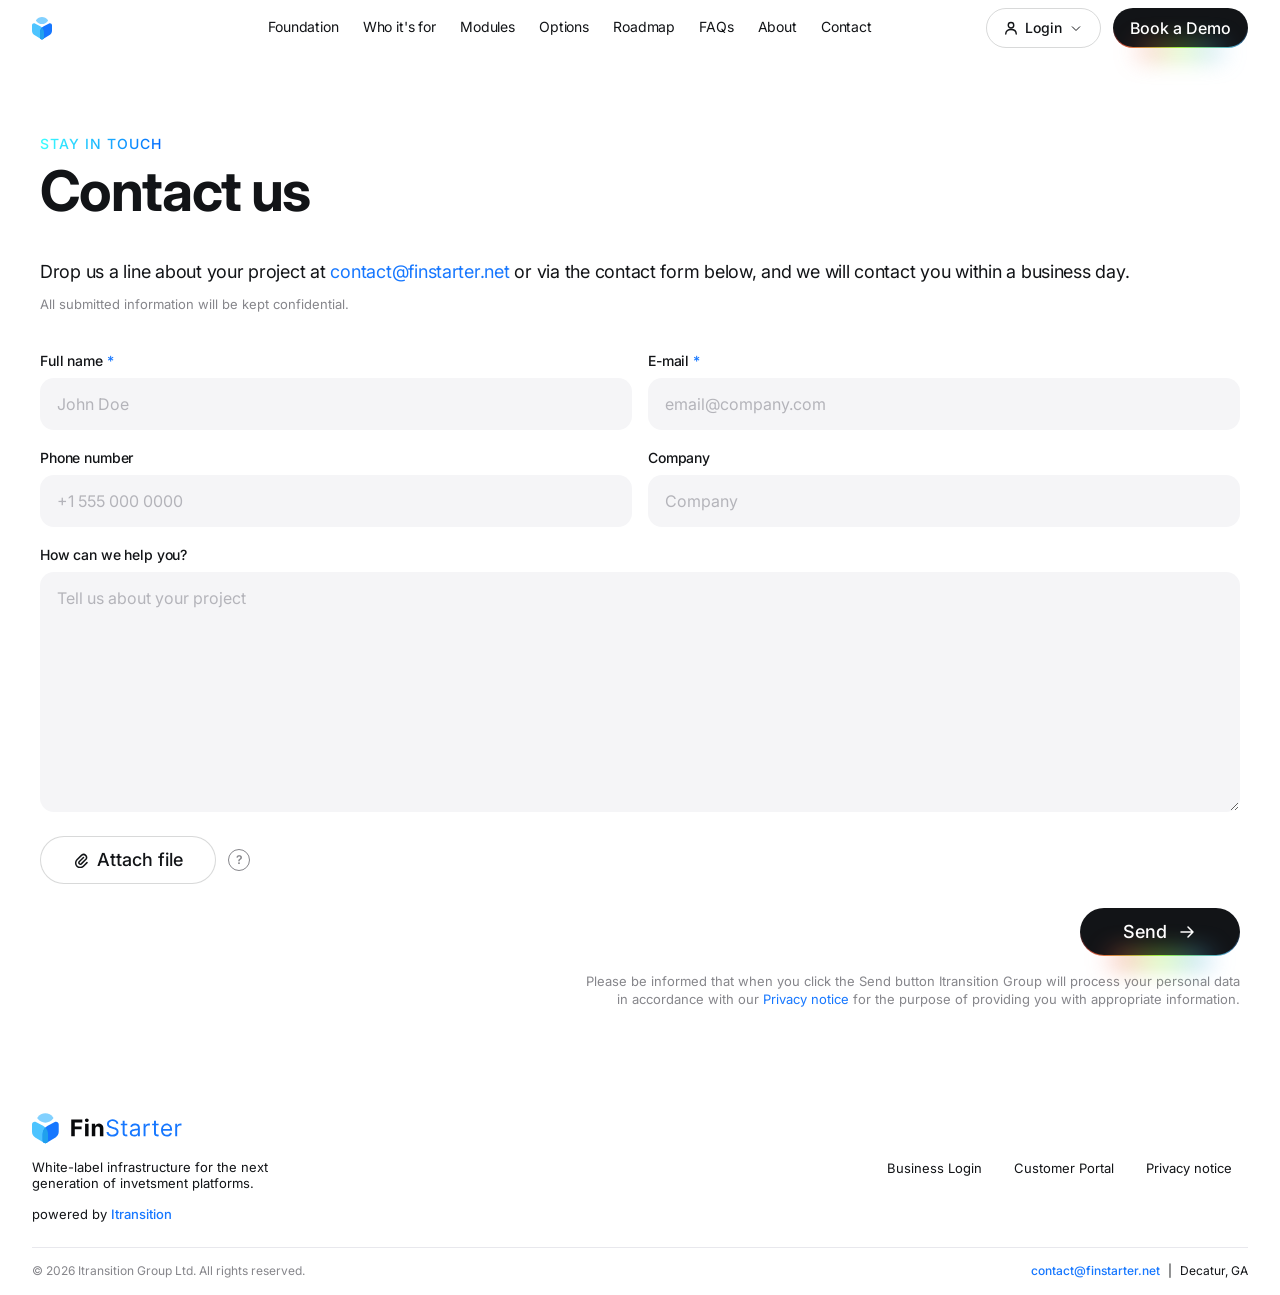
==== commit a2b117a6: "Login links and icon, single bullet style, footer cleanup, phone photo crops - header Login: stroke " ====
--- a/contact.html
+++ b/contact.html
@@ -28,16 +28,16 @@
       <a class="nav__item" href="index.html#faq">FAQs</a>
       <a class="nav__item" href="index.html#about">About</a>
       <a class="nav__item" href="contact.html">Contact</a>
-      <a class="nav__item nav__item--login" href="#">Business login</a>
-      <a class="nav__item nav__item--login" href="#">Customer portal</a>
+      <a class="nav__item nav__item--login" href="https://login.finstarter.net/login?state=hKFo2SBEazlrU1NWcFptejZGaXVIeFBONDVhOTRCWGFvbFBOVaFupWxvZ2luo3RpZNkgdE9FNDBudXBzdGM3aFV4bmRSazNNOFQyS2lWanpLeE-jY2lk2SBqNzVnYkxsWUk2anA5Wk9scElacUZuVW00aE13N3RmeQ&amp;client=j75gbLlYI6jp9ZOlpIZqFnUm4hMw7tfy&amp;protocol=oauth2&amp;scope=openid%20profile%20email%20offline_access&amp;redirect_uri=https%3A%2F%2Fapp.finstarter.net%2Fcallback&amp;audience=https%3A%2F%2Ffinstarter.net%2F&amp;response_type=code&amp;response_mode=query&amp;nonce=MUFWdi1pWGIxQURyME5JRlFpbFpRRFR1aDJJNE9Tb3lpMWRsN3VFVzdsRg%3D%3D&amp;code_challenge=nDkfH7Chj4UvjOiVPfQmXqSbMclHA0GhnUN1SL-7SiY&amp;code_challenge_method=S256&amp;auth0Client=eyJuYW1lIjoiYXV0aDAtcmVhY3QiLCJ2ZXJzaW9uIjoiMi44LjAifQ%3D%3D">Business login</a>
+      <a class="nav__item nav__item--login" href="https://login.finstarter.net/login?state=hKFo2SA2QUhMQm5hOUprUVhjVm5ZZVlNajdJVHVJQkNwY3hvM6FupWxvZ2luo3RpZNkgZGRFcUF5Ry1HMUpTRjdfSll0RHpENTlWN0pSZTVUQkijY2lk2SB4bFpteEtmTlV0U1E0dmlFTFJvOFdVVm5CU0VvNlZSeA&amp;client=xlZmxKfNUtSQ4viELRo8WUVnBSEo6VRx&amp;protocol=oauth2&amp;scope=openid%20profile%20email%20offline_access&amp;redirect_uri=https%3A%2F%2Fapp.finstarter.net%2Fcallback&amp;audience=https%3A%2F%2Ffinstarter.net%2F&amp;screen_hint=login&amp;response_type=code&amp;response_mode=query&amp;nonce=N2dvVU1KbU5qaUNRY0trWmRBWkg4b3RKMTNyc1Mwd0RJLUlRNi1aTHcyUQ%3D%3D&amp;code_challenge=FO4mRa7LJZTAlRU4qnr4jdvbfBMuMr1R_Nrlxs6Cv8I&amp;code_challenge_method=S256&amp;auth0Client=eyJuYW1lIjoiYXV0aDAtcmVhY3QiLCJ2ZXJzaW9uIjoiMi44LjAifQ%3D%3D">Customer portal</a>
     </nav>
     <div class="nav__actions">
       <div class="nav__login">
-        <button class="nav__loginbtn" type="button" aria-haspopup="true" aria-expanded="false" aria-controls="login-menu">Login<svg class="nav__chevron" width="16" height="16" viewBox="0 0 16 16" fill="none" aria-hidden="true"><path d="M4 6.5L8 10.5L12 6.5" stroke="currentColor"/></svg></button>
+        <button class="nav__loginbtn" type="button" aria-haspopup="true" aria-expanded="false" aria-controls="login-menu"><svg class="nav__usericon" width="16" height="16" viewBox="0 0 16 16" fill="none" aria-hidden="true"><circle cx="8" cy="5.25" r="2.75" stroke="currentColor" stroke-width="1.4"/><path d="M2.75 14c0-2.9 2.35-4.5 5.25-4.5s5.25 1.6 5.25 4.5" stroke="currentColor" stroke-width="1.4" stroke-linecap="round"/></svg>Login<svg class="nav__chevron" width="16" height="16" viewBox="0 0 16 16" fill="none" aria-hidden="true"><path d="M4 6.5L8 10.5L12 6.5" stroke="currentColor"/></svg></button>
         <div class="dropdown dropdown--login" id="login-menu">
           <div class="dropdown__group">
-            <a class="dropdown__item" href="#">Business login</a>
-            <a class="dropdown__item" href="#">Customer portal</a>
+            <a class="dropdown__item" href="https://login.finstarter.net/login?state=hKFo2SBEazlrU1NWcFptejZGaXVIeFBONDVhOTRCWGFvbFBOVaFupWxvZ2luo3RpZNkgdE9FNDBudXBzdGM3aFV4bmRSazNNOFQyS2lWanpLeE-jY2lk2SBqNzVnYkxsWUk2anA5Wk9scElacUZuVW00aE13N3RmeQ&amp;client=j75gbLlYI6jp9ZOlpIZqFnUm4hMw7tfy&amp;protocol=oauth2&amp;scope=openid%20profile%20email%20offline_access&amp;redirect_uri=https%3A%2F%2Fapp.finstarter.net%2Fcallback&amp;audience=https%3A%2F%2Ffinstarter.net%2F&amp;response_type=code&amp;response_mode=query&amp;nonce=MUFWdi1pWGIxQURyME5JRlFpbFpRRFR1aDJJNE9Tb3lpMWRsN3VFVzdsRg%3D%3D&amp;code_challenge=nDkfH7Chj4UvjOiVPfQmXqSbMclHA0GhnUN1SL-7SiY&amp;code_challenge_method=S256&amp;auth0Client=eyJuYW1lIjoiYXV0aDAtcmVhY3QiLCJ2ZXJzaW9uIjoiMi44LjAifQ%3D%3D">Business login</a>
+            <a class="dropdown__item" href="https://login.finstarter.net/login?state=hKFo2SA2QUhMQm5hOUprUVhjVm5ZZVlNajdJVHVJQkNwY3hvM6FupWxvZ2luo3RpZNkgZGRFcUF5Ry1HMUpTRjdfSll0RHpENTlWN0pSZTVUQkijY2lk2SB4bFpteEtmTlV0U1E0dmlFTFJvOFdVVm5CU0VvNlZSeA&amp;client=xlZmxKfNUtSQ4viELRo8WUVnBSEo6VRx&amp;protocol=oauth2&amp;scope=openid%20profile%20email%20offline_access&amp;redirect_uri=https%3A%2F%2Fapp.finstarter.net%2Fcallback&amp;audience=https%3A%2F%2Ffinstarter.net%2F&amp;screen_hint=login&amp;response_type=code&amp;response_mode=query&amp;nonce=N2dvVU1KbU5qaUNRY0trWmRBWkg4b3RKMTNyc1Mwd0RJLUlRNi1aTHcyUQ%3D%3D&amp;code_challenge=FO4mRa7LJZTAlRU4qnr4jdvbfBMuMr1R_Nrlxs6Cv8I&amp;code_challenge_method=S256&amp;auth0Client=eyJuYW1lIjoiYXV0aDAtcmVhY3QiLCJ2ZXJzaW9uIjoiMi44LjAifQ%3D%3D">Customer portal</a>
           </div>
         </div>
       </div>
@@ -138,10 +138,10 @@
     <div class="footer__cols">
       <div class="footer__col">
         <div class="footer__links footer__links--row">
-          <a href="#">Business Login</a>
-          <a href="#">Customer Portal</a>
-          <a href="#">Privacy Policy</a>
-          <a href="#">Terms of Service</a>
+          <a href="https://login.finstarter.net/login?state=hKFo2SBEazlrU1NWcFptejZGaXVIeFBONDVhOTRCWGFvbFBOVaFupWxvZ2luo3RpZNkgdE9FNDBudXBzdGM3aFV4bmRSazNNOFQyS2lWanpLeE-jY2lk2SBqNzVnYkxsWUk2anA5Wk9scElacUZuVW00aE13N3RmeQ&amp;client=j75gbLlYI6jp9ZOlpIZqFnUm4hMw7tfy&amp;protocol=oauth2&amp;scope=openid%20profile%20email%20offline_access&amp;redirect_uri=https%3A%2F%2Fapp.finstarter.net%2Fcallback&amp;audience=https%3A%2F%2Ffinstarter.net%2F&amp;response_type=code&amp;response_mode=query&amp;nonce=MUFWdi1pWGIxQURyME5JRlFpbFpRRFR1aDJJNE9Tb3lpMWRsN3VFVzdsRg%3D%3D&amp;code_challenge=nDkfH7Chj4UvjOiVPfQmXqSbMclHA0GhnUN1SL-7SiY&amp;code_challenge_method=S256&amp;auth0Client=eyJuYW1lIjoiYXV0aDAtcmVhY3QiLCJ2ZXJzaW9uIjoiMi44LjAifQ%3D%3D">Business Login</a>
+          <a href="https://login.finstarter.net/login?state=hKFo2SA2QUhMQm5hOUprUVhjVm5ZZVlNajdJVHVJQkNwY3hvM6FupWxvZ2luo3RpZNkgZGRFcUF5Ry1HMUpTRjdfSll0RHpENTlWN0pSZTVUQkijY2lk2SB4bFpteEtmTlV0U1E0dmlFTFJvOFdVVm5CU0VvNlZSeA&amp;client=xlZmxKfNUtSQ4viELRo8WUVnBSEo6VRx&amp;protocol=oauth2&amp;scope=openid%20profile%20email%20offline_access&amp;redirect_uri=https%3A%2F%2Fapp.finstarter.net%2Fcallback&amp;audience=https%3A%2F%2Ffinstarter.net%2F&amp;screen_hint=login&amp;response_type=code&amp;response_mode=query&amp;nonce=N2dvVU1KbU5qaUNRY0trWmRBWkg4b3RKMTNyc1Mwd0RJLUlRNi1aTHcyUQ%3D%3D&amp;code_challenge=FO4mRa7LJZTAlRU4qnr4jdvbfBMuMr1R_Nrlxs6Cv8I&amp;code_challenge_method=S256&amp;auth0Client=eyJuYW1lIjoiYXV0aDAtcmVhY3QiLCJ2ZXJzaW9uIjoiMi44LjAifQ%3D%3D">Customer Portal</a>
+          <a href="https://www.itransition.com/privacy-notice" target="_blank" rel="noopener">Privacy notice</a>
+
         </div>
       </div>
     </div>
--- a/styles.css
+++ b/styles.css
@@ -289,13 +289,14 @@
   background: none;
   font: inherit;
   font-weight: 500;
-  font-size: 16px;
+  font-size: 14px;
   line-height: 24px;
   color: var(--ink);
   white-space: nowrap;
   cursor: pointer;
   transition: border-color 0.18s ease, color 0.18s ease;
 }
+.nav__usericon { flex: 0 0 16px; }
 .nav__loginbtn:hover,
 .nav__login.is-open .nav__loginbtn { border-color: var(--blue); color: var(--blue); }
 .nav__loginbtn:focus-visible { outline: 2px solid var(--blue); outline-offset: 2px; }
@@ -1457,7 +1458,7 @@
   display: flex;
   flex-direction: column;
   justify-content: flex-start;
-  gap: 24px;
+  gap: 16px;
 }
 .footer__brand img { width: 155px; height: 32px; }
 .footer__tagline {
@@ -1477,8 +1478,9 @@
 }
 .footer__powered-link { font-weight: 500; color: var(--blue); }
 .footer__cols {
-  /* two short columns now, so they hug their content instead of filling 822px */
+  /* one short row of links now, centred against the brand block on its left */
   flex: 0 0 auto;
+  align-self: center;
   display: flex;
   gap: 64px;
 }
--- a/responsive.css
+++ b/responsive.css
@@ -189,12 +189,6 @@
   .nav__wrap { justify-content: flex-start; gap: 16px; }
   .nav__burger { display: flex; }
   .nav__actions { margin-left: auto; }
-  /* the Login pill would not fit beside the burger, logo and CTA: its two links move
-     into the panel instead (.nav__item--login) */
-  .nav__login { display: none; }
-  .nav__item--login { display: flex; }
-  /* set the two login links apart from the section links above them */
-  .nav__item:not(.nav__item--login) + .nav__item--login { margin-top: 8px; padding-top: 18px; border-top: 1px solid rgba(0, 0, 0, 0.08); }
   .nav__menu {
     display: none;
     position: absolute;
@@ -317,9 +311,11 @@
     position: static;
     order: 10;
     width: calc(100% + 48px);
-    height: 180px;
+    height: 200px;
     margin: 8px -24px -24px;
-    object-position: center;
+    /* the art is a portrait with a round photo at its foot: anchor the strip to that foot,
+       otherwise the crop lands in the middle of the circle and reads as a random fragment */
+    object-position: center bottom;
     -webkit-mask-image: linear-gradient(to bottom, transparent, #000 45%);
     mask-image: linear-gradient(to bottom, transparent, #000 45%);
   }
@@ -346,6 +342,14 @@
   .modal__dialog { padding: 28px 20px; }
 }
 
+/* ---------- <=480: no room left for the Login pill beside the burger, the logo and the
+   CTA, so its two links move into the burger panel instead ---------- */
+@media (max-width: 480px) {
+  .nav__login { display: none; }
+  .nav__item--login { display: flex; }
+  /* set the two login links apart from the section links above them */
+  .nav__item:not(.nav__item--login) + .nav__item--login { margin-top: 8px; padding-top: 18px; border-top: 1px solid rgba(0, 0, 0, 0.08); }
+}
 /* =========================================================
    HOW IT WORKS — page sections (same breakpoints as above)
    ========================================================= */
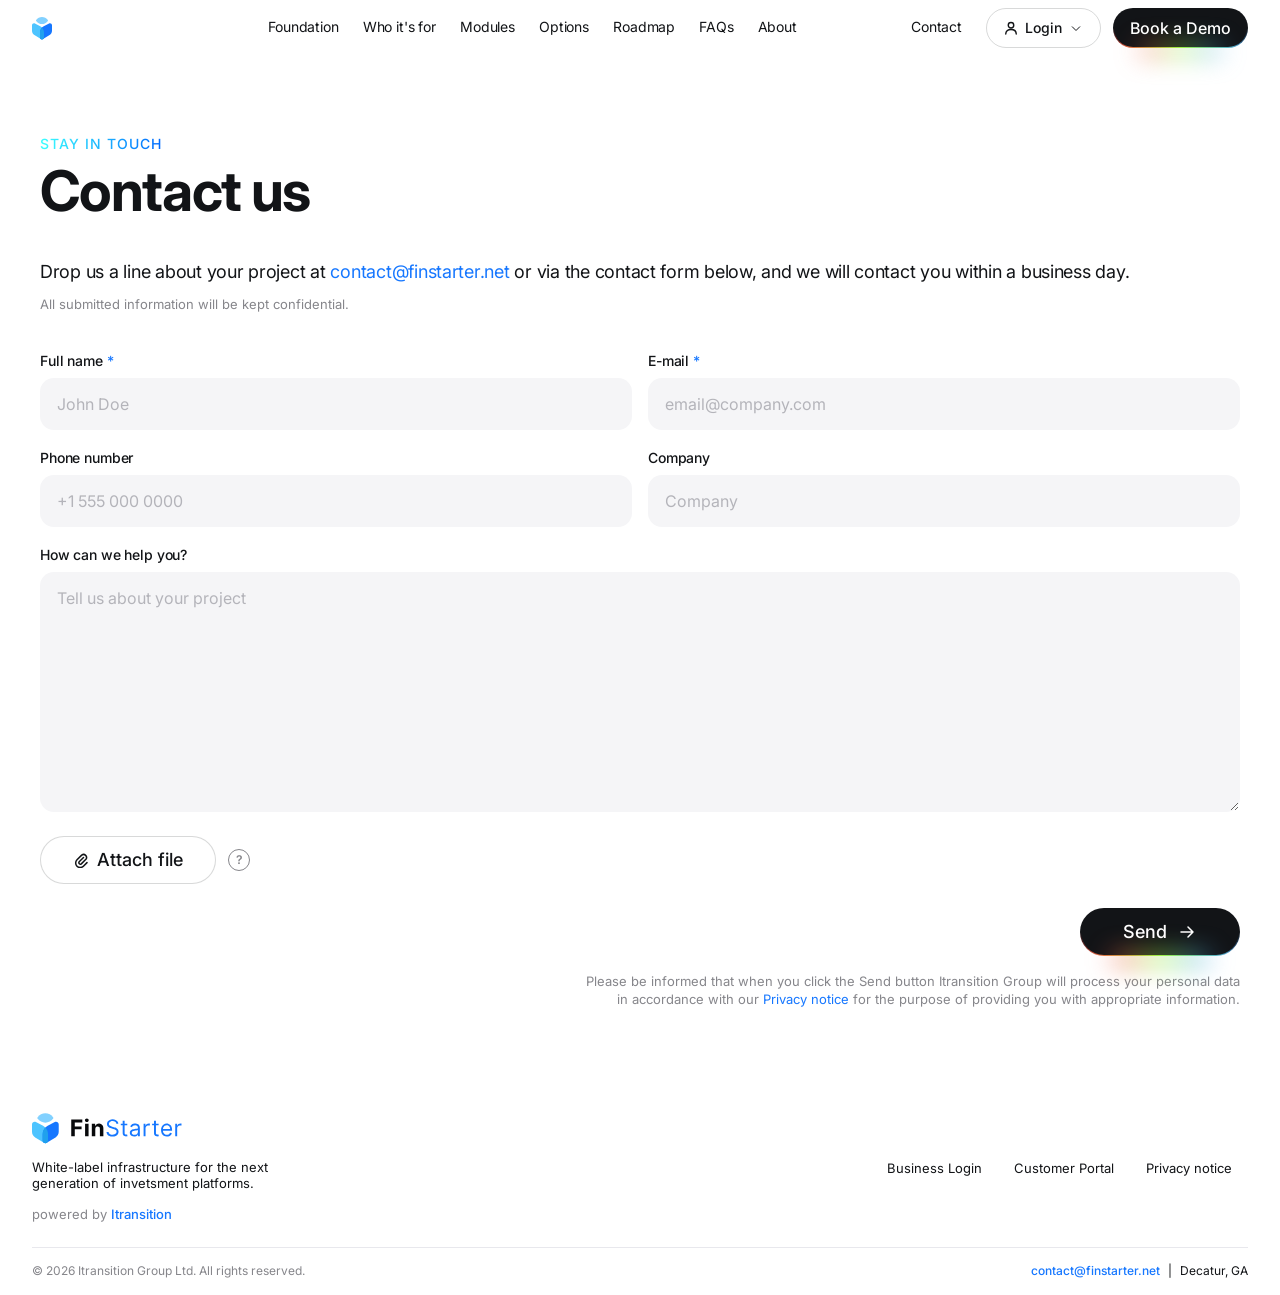
==== commit 5b7ae555: "Texts aligned with the reference, new FAQ, layout fixes - FAQ: new answers (what / who / how long / " ====
--- a/contact.html
+++ b/contact.html
@@ -3,7 +3,7 @@
 <head>
 <meta charset="UTF-8">
 <meta name="viewport" content="width=device-width, initial-scale=1">
-<title>Contact us — FinStarter</title>
+<title>Contact us - FinStarter</title>
 <link rel="preconnect" href="https://fonts.googleapis.com">
 <link rel="preconnect" href="https://fonts.gstatic.com" crossorigin>
 <link href="https://fonts.googleapis.com/css2?family=Inter:wght@400;500;600;700&display=swap" rel="stylesheet">
@@ -27,11 +27,12 @@
       <a class="nav__item" href="index.html#roadmap">Roadmap</a>
       <a class="nav__item" href="index.html#faq">FAQs</a>
       <a class="nav__item" href="index.html#about">About</a>
-      <a class="nav__item" href="contact.html">Contact</a>
+      <a class="nav__item nav__item--contact" href="contact.html">Contact</a>
       <a class="nav__item nav__item--login" href="https://login.finstarter.net/login?state=hKFo2SBEazlrU1NWcFptejZGaXVIeFBONDVhOTRCWGFvbFBOVaFupWxvZ2luo3RpZNkgdE9FNDBudXBzdGM3aFV4bmRSazNNOFQyS2lWanpLeE-jY2lk2SBqNzVnYkxsWUk2anA5Wk9scElacUZuVW00aE13N3RmeQ&amp;client=j75gbLlYI6jp9ZOlpIZqFnUm4hMw7tfy&amp;protocol=oauth2&amp;scope=openid%20profile%20email%20offline_access&amp;redirect_uri=https%3A%2F%2Fapp.finstarter.net%2Fcallback&amp;audience=https%3A%2F%2Ffinstarter.net%2F&amp;response_type=code&amp;response_mode=query&amp;nonce=MUFWdi1pWGIxQURyME5JRlFpbFpRRFR1aDJJNE9Tb3lpMWRsN3VFVzdsRg%3D%3D&amp;code_challenge=nDkfH7Chj4UvjOiVPfQmXqSbMclHA0GhnUN1SL-7SiY&amp;code_challenge_method=S256&amp;auth0Client=eyJuYW1lIjoiYXV0aDAtcmVhY3QiLCJ2ZXJzaW9uIjoiMi44LjAifQ%3D%3D">Business login</a>
       <a class="nav__item nav__item--login" href="https://login.finstarter.net/login?state=hKFo2SA2QUhMQm5hOUprUVhjVm5ZZVlNajdJVHVJQkNwY3hvM6FupWxvZ2luo3RpZNkgZGRFcUF5Ry1HMUpTRjdfSll0RHpENTlWN0pSZTVUQkijY2lk2SB4bFpteEtmTlV0U1E0dmlFTFJvOFdVVm5CU0VvNlZSeA&amp;client=xlZmxKfNUtSQ4viELRo8WUVnBSEo6VRx&amp;protocol=oauth2&amp;scope=openid%20profile%20email%20offline_access&amp;redirect_uri=https%3A%2F%2Fapp.finstarter.net%2Fcallback&amp;audience=https%3A%2F%2Ffinstarter.net%2F&amp;screen_hint=login&amp;response_type=code&amp;response_mode=query&amp;nonce=N2dvVU1KbU5qaUNRY0trWmRBWkg4b3RKMTNyc1Mwd0RJLUlRNi1aTHcyUQ%3D%3D&amp;code_challenge=FO4mRa7LJZTAlRU4qnr4jdvbfBMuMr1R_Nrlxs6Cv8I&amp;code_challenge_method=S256&amp;auth0Client=eyJuYW1lIjoiYXV0aDAtcmVhY3QiLCJ2ZXJzaW9uIjoiMi44LjAifQ%3D%3D">Customer portal</a>
     </nav>
     <div class="nav__actions">
+      <a class="nav__item nav__contact" href="contact.html">Contact</a>
       <div class="nav__login">
         <button class="nav__loginbtn" type="button" aria-haspopup="true" aria-expanded="false" aria-controls="login-menu"><svg class="nav__usericon" width="16" height="16" viewBox="0 0 16 16" fill="none" aria-hidden="true"><circle cx="8" cy="5.25" r="2.75" stroke="currentColor" stroke-width="1.4"/><path d="M2.75 14c0-2.9 2.35-4.5 5.25-4.5s5.25 1.6 5.25 4.5" stroke="currentColor" stroke-width="1.4" stroke-linecap="round"/></svg>Login<svg class="nav__chevron" width="16" height="16" viewBox="0 0 16 16" fill="none" aria-hidden="true"><path d="M4 6.5L8 10.5L12 6.5" stroke="currentColor"/></svg></button>
         <div class="dropdown dropdown--login" id="login-menu">
--- a/styles.css
+++ b/styles.css
@@ -303,7 +303,7 @@
 .nav__login .nav__chevron { transition: transform 0.2s ease; }
 .nav__login.is-open .nav__chevron { transform: rotate(180deg); }
 /* same glass panel as the old "Built for you" menu, hung from the right edge of the button */
-.dropdown.dropdown--login { left: auto; right: 0; top: calc(100% + 10px); width: 220px; }
+.dropdown.dropdown--login { left: auto; right: 0; top: calc(100% + 10px); width: 176px; }
 .dropdown.dropdown--login::before { top: -10px; height: 10px; }
 .nav__login.is-open .dropdown,
 .nav__login:hover .dropdown,
@@ -315,6 +315,10 @@
 }
 /* copies of the two login links for the burger panel (responsive.css shows them there) */
 .nav__item--login { display: none; }
+/* Contact is a page, not a section of this one: on the desktop it sits apart from the anchor
+   links, next to Login and Book a Demo; the copy inside the menu is for the burger panel */
+.nav__item--contact { display: none; }
+.nav__contact { margin-right: 12px; }
 /* dark sections: the outline button follows the rest of the header */
 .nav--on-dark:not(.is-menu-open) .nav__loginbtn { color: #fff; border-color: rgba(255, 255, 255, 0.3); }
 .nav--on-dark:not(.is-menu-open) .nav__loginbtn:hover,
@@ -759,6 +763,11 @@
 }
 .ccard--shadow-a { box-shadow: 0 0 16px rgba(29, 29, 31, 0.24); }
 .ccard--shadow-b { box-shadow: 0 0 32px rgba(18, 18, 47, 0.08); }
+/* the <picture> only picks the file; the card still lays out the <img> itself */
+.ccard__pic { display: contents; }
+/* with the <picture> box dissolved, its <source> would take a grid row of its own and push the
+   title into the description row (they overlapped); it only feeds the image, so it stays out */
+.ccard__pic source { display: none; }
 .ccard__img {
   position: absolute;
   left: 0;
@@ -1315,13 +1324,21 @@
   transition: opacity 0.3s ease, transform 0.35s cubic-bezier(0.2, 0.8, 0.2, 1);
 }
 .qa.is-open .qa__answer { opacity: 1; transform: none; }
-.qa__answer p {
-  padding: 0 24px 24px;
+/* answers can run to several paragraphs and a list */
+.qa__answer > :last-child { padding-bottom: 24px; }
+.qa__answer p,
+.qa__answer ul {
+  margin: 0;
+  padding: 0 24px 12px;
   font-weight: 400;
   font-size: 16px;
   line-height: 23.2px;
   color: var(--ink);
 }
+.qa__answer ul { padding-left: 46px; }
+.qa__answer li + li { margin-top: 6px; }
+.qa__answer li::marker { color: var(--blue); }
+.qa__answer b { font-weight: 600; }
 @media (prefers-reduced-motion: reduce) {
   .qa, .qa__icon, .qa__icon::before, .qa__icon::after, .qa__body, .qa__answer { transition: none; }
 }
@@ -1474,7 +1491,7 @@
   font-weight: 400;
   font-size: 13px;
   line-height: 15.73px;
-  color: var(--ink);
+  color: var(--grey);
 }
 .footer__powered-link { font-weight: 500; color: var(--blue); }
 .footer__cols {
--- a/responsive.css
+++ b/responsive.css
@@ -42,18 +42,48 @@
   .footer__brand { flex: 1 1 40%; }
 
 
-  .companies__row {
-    grid-template-columns: repeat(3, minmax(0, 1fr));
-    grid-template-rows: auto auto minmax(0, 1fr) auto auto minmax(0, 1fr);
-    height: calc(534px * 2 + 16px);
-  }
-  .ccard { min-width: 0; }
 
   .rmap__label, .rmap__note { font-size: 13px; line-height: 17px; }  /* keeps the 4 FinStarter labels apart on a laptop */
 
   /* features: still four in a row, so the cards get smaller titles */
   .fcard__body { padding: 20px 20px 0; }
   .fcard__h3 { font-size: 22px; line-height: 27px; letter-spacing: -0.4px; }
+}
+
+/* ---------- ≤1680: company cards go horizontal ----------
+   Six portrait cards in a row get too narrow below ~1680px: the long titles ("Financial
+   publishers and research advisories") run to four or five lines and crowd the description.
+   From here down the cards are wide instead, two columns of three: text on the left, the wide
+   crop of the photo on the right (index.html feeds it through <picture>), as on the tablet. */
+@media (max-width: 1680px) {
+  .companies__row {
+    grid-template-columns: repeat(2, minmax(0, 1fr));
+    grid-template-rows: none;
+    height: auto;
+  }
+  .ccard {
+    display: flex;
+    flex-direction: column;
+    gap: 12px;
+    grid-row: auto;
+    height: auto;
+    min-height: 300px;
+    padding: 28px;
+  }
+  .ccard__h4 { min-height: 0; max-width: 62%; }
+  .ccard__p { max-width: 62%; }
+  .ccard__img {
+    left: auto;
+    right: 0;
+    width: 58%;
+    object-position: right bottom;
+    -webkit-mask-image: radial-gradient(135% 115% at 88% 100%, #000 42%, transparent 76%);
+    mask-image: radial-gradient(135% 115% at 88% 100%, #000 42%, transparent 76%);
+  }
+}
+/* ≤1024: one wide card under another */
+@media (max-width: 1024px) {
+  .companies__row { grid-template-columns: minmax(0, 1fr); }
 }
 
 /* ---------- ≤1024: tablet landscape ---------- */
@@ -163,10 +193,8 @@
   .nmbr__v { font-size: 64px; line-height: 72px; letter-spacing: -1.9px; }
   .backed__cols { gap: 40px; }
 
-  /* footer: brand row on top, three columns below */
-  .footer__top { flex-wrap: wrap; gap: 32px; }
-  .footer__brand { flex: 1 1 100%; }
-  .footer__cols { flex: 1 1 100%; width: 100%; }
+  /* footer: the links are one short row now, so they stay to the right of the brand block
+     down to the phone (the stacking moved to ≤640) */
   .footer__col { padding: 0; }
 }
 
@@ -189,6 +217,8 @@
   .nav__wrap { justify-content: flex-start; gap: 16px; }
   .nav__burger { display: flex; }
   .nav__actions { margin-left: auto; }
+  .nav__contact { display: none; }
+  .nav__item--contact { display: flex; margin-top: 8px; padding-top: 18px; border-top: 1px solid rgba(0, 0, 0, 0.08); }
   .nav__menu {
     display: none;
     position: absolute;
@@ -239,13 +269,20 @@
     min-height: 300px;
     padding: 28px;
   }
-  .ccard__h4 { min-height: 0; max-width: 60%; }
-  .ccard__p { max-width: 60%; }
+  .ccard__h4 { min-height: 0; max-width: 62%; }
+  .ccard__p { max-width: 62%; }
+  /* The art is a tall portrait and its photo runs right up to its own edges, so any box of a
+     different shape cuts it off with a hard line — which is what the 55%-wide box used to do
+     here. The photo now fades out towards the top left under a radial mask, the way the round
+     vignette does on the desktop card, so no edge of the crop is ever visible. index.html
+     feeds a wider crop of the same shot to these widths through <picture>. */
   .ccard__img {
     left: auto;
     right: 0;
-    width: 55%;
+    width: 58%;
     object-position: right bottom;
+    -webkit-mask-image: radial-gradient(135% 115% at 88% 100%, #000 42%, transparent 76%);
+    mask-image: radial-gradient(135% 115% at 88% 100%, #000 42%, transparent 76%);
   }
 
   /* why: grey cards one under another */
@@ -305,19 +342,15 @@
   .hero .hero__sub, .banner .hero__sub { font-size: 17px; line-height: 23px; }
 
   /* companies: text takes the full card width, the photo becomes a band under it */
-  .ccard { padding: 24px; min-height: 0; gap: 12px; }
+  .ccard { padding: 24px; min-height: 320px; gap: 12px; }
+  /* a phone column is too narrow to keep a text column beside the photo: the text takes the
+     full width again and the photo sits behind its lower right corner, as on the desktop card */
   .ccard__h4, .ccard__p { max-width: none; }
   .ccard__img {
-    position: static;
-    order: 10;
-    width: calc(100% + 48px);
-    height: 200px;
-    margin: 8px -24px -24px;
-    /* the art is a portrait with a round photo at its foot: anchor the strip to that foot,
-       otherwise the crop lands in the middle of the circle and reads as a random fragment */
+    width: 100%;
     object-position: center bottom;
-    -webkit-mask-image: linear-gradient(to bottom, transparent, #000 45%);
-    mask-image: linear-gradient(to bottom, transparent, #000 45%);
+    -webkit-mask-image: radial-gradient(120% 78% at 78% 100%, #000 30%, transparent 72%);
+    mask-image: radial-gradient(120% 78% at 78% 100%, #000 30%, transparent 72%);
   }
 
   /* features: image on top, text under it (landscape render again) */
@@ -338,6 +371,10 @@
   .nmbr__v { font-size: 48px; line-height: 56px; letter-spacing: -1.4px; }
 
   .footer { padding: 24px 20px 16px; }
+  /* phone: brand block on top, the links below it */
+  .footer__top { flex-wrap: wrap; gap: 32px; }
+  .footer__brand { flex: 1 1 100%; }
+  .footer__cols { flex: 1 1 100%; width: 100%; }
   .footer__col { flex: 1 1 100%; }
   .modal__dialog { padding: 28px 20px; }
 }
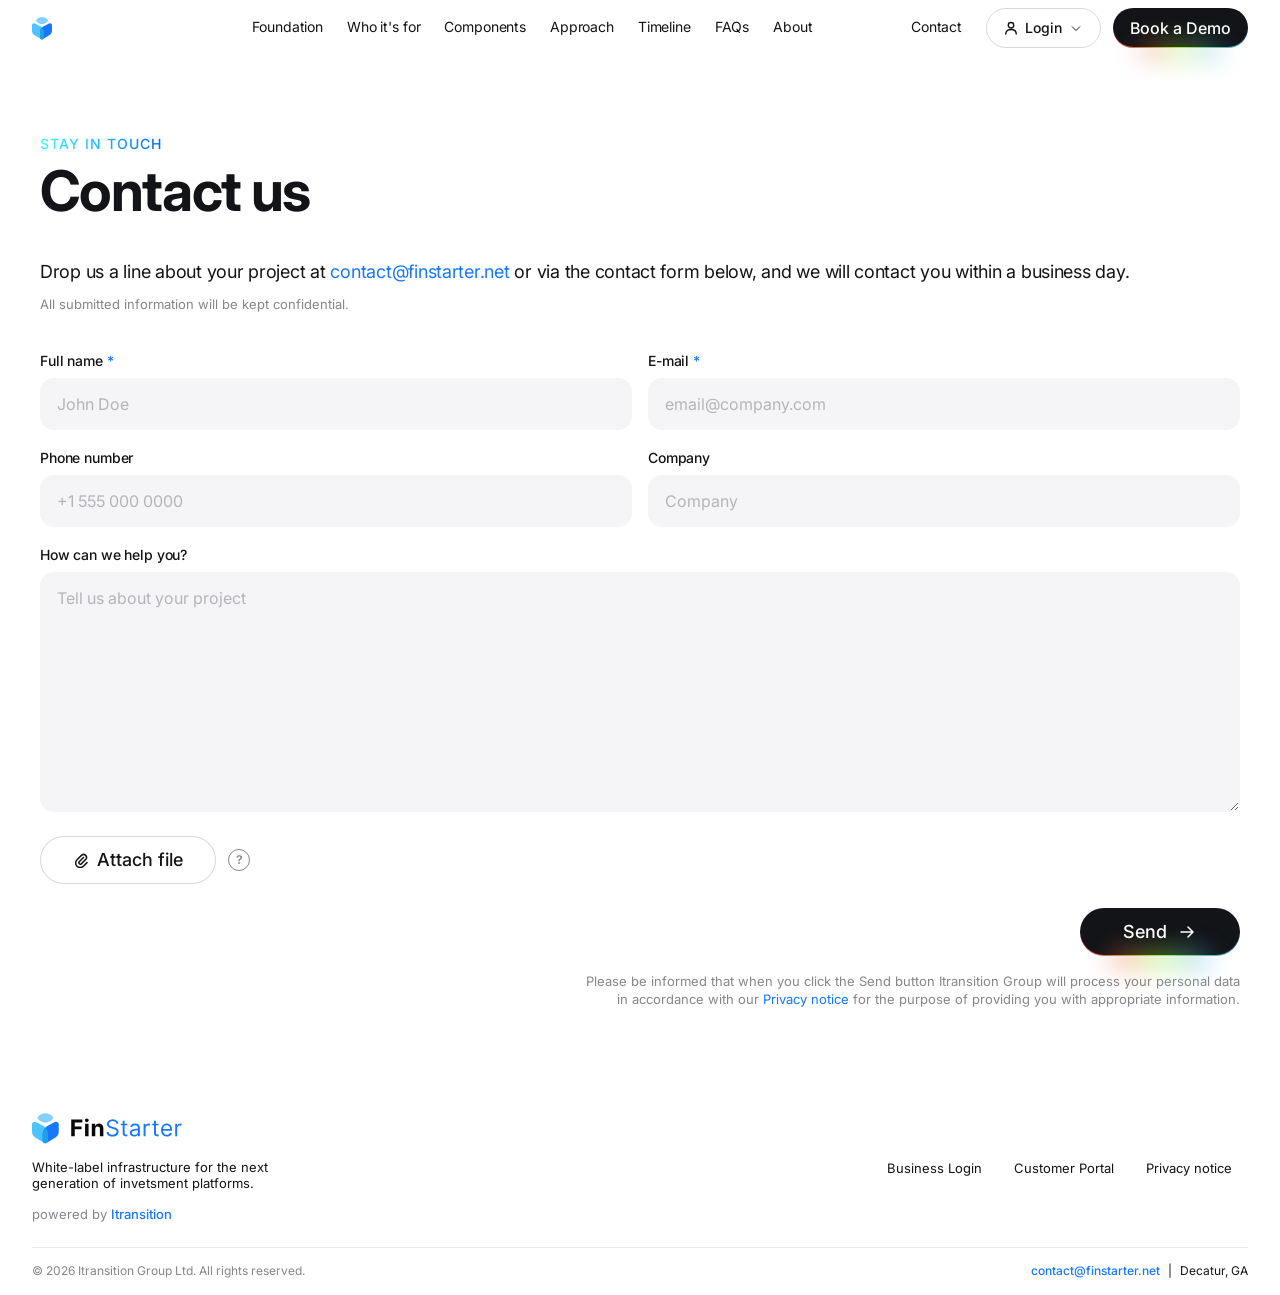
==== commit ef10cedb: "Menu labels Components / Approach / Timeline, "Approach" eyebrow, no AI-DRIVEN - header: Modules -> " ====
--- a/contact.html
+++ b/contact.html
@@ -22,9 +22,9 @@
     <nav class="nav__menu" id="site-menu">
       <a class="nav__item" href="index.html#foundation">Foundation</a>
       <a class="nav__item" href="index.html#who">Who it's for</a>
-      <a class="nav__item" href="index.html#modules">Modules</a>
-      <a class="nav__item" href="index.html#options">Options</a>
-      <a class="nav__item" href="index.html#roadmap">Roadmap</a>
+      <a class="nav__item" href="index.html#modules">Components</a>
+      <a class="nav__item" href="index.html#options">Approach</a>
+      <a class="nav__item" href="index.html#roadmap">Timeline</a>
       <a class="nav__item" href="index.html#faq">FAQs</a>
       <a class="nav__item" href="index.html#about">About</a>
       <a class="nav__item nav__item--contact" href="contact.html">Contact</a>
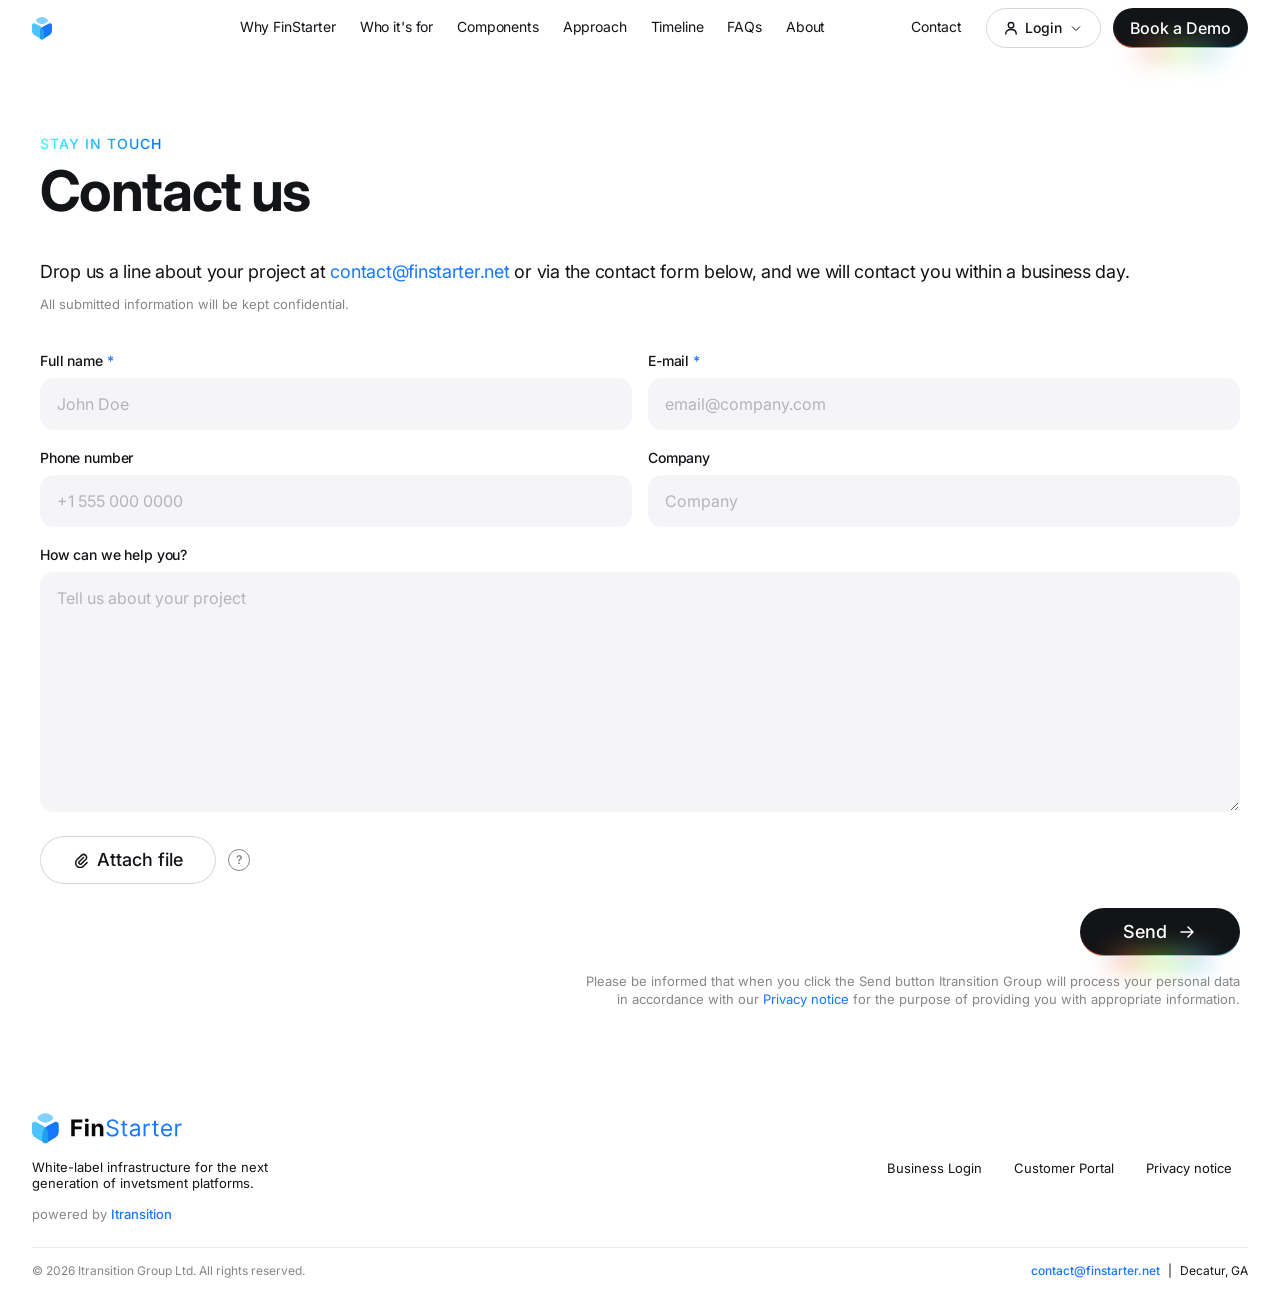
==== commit e1c537b5: "New module card images; eyebrows and menu match; shorter banner line - feature cards: all 16 renders" ====
--- a/contact.html
+++ b/contact.html
@@ -20,7 +20,7 @@
   <div class="nav__wrap">
     <a class="nav__logo" href="index.html"><img class="nav__logo-dark" src="assets/logo-nav.svg" alt="FinStarter" width="116" height="24"><img class="nav__logo-light" src="assets/logo-nav-light.svg" alt="" width="116" height="24"></a>
     <nav class="nav__menu" id="site-menu">
-      <a class="nav__item" href="index.html#foundation">Foundation</a>
+      <a class="nav__item" href="index.html#foundation">Why FinStarter</a>
       <a class="nav__item" href="index.html#who">Who it's for</a>
       <a class="nav__item" href="index.html#modules">Components</a>
       <a class="nav__item" href="index.html#options">Approach</a>
